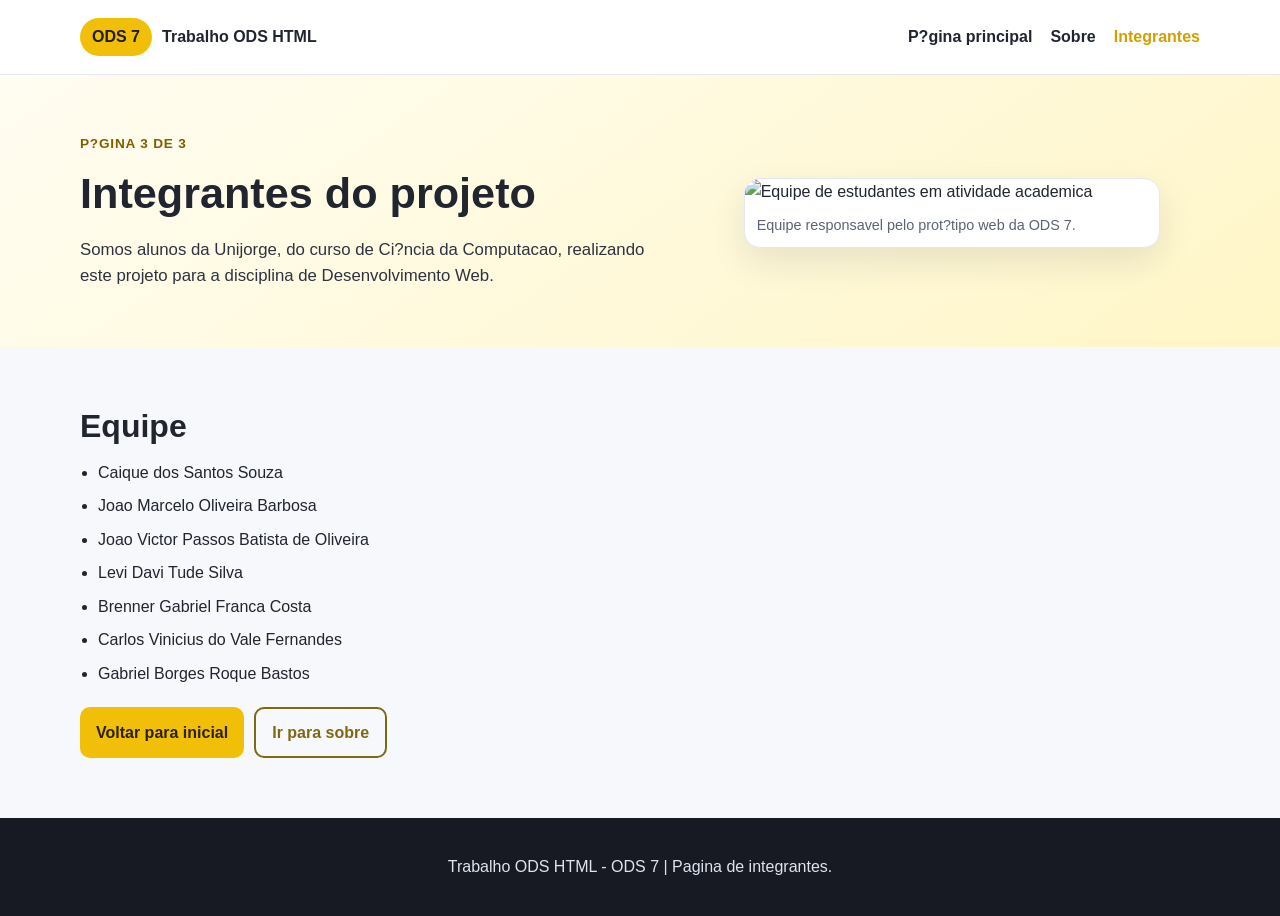
==== integrantes.html @ bdae47d4 "Revisa ortografia e atualiza fotos reais com local e ano" ====
<!doctype html>
<html lang="pt-BR">
<head>
  <meta charset="UTF-8" />
  <meta name="viewport" content="width=device-width, initial-scale=1.0" />
  <title>Integrantes - Trabalho ODS HTML</title>
  <meta name="description" content="Pagina dos integrantes do projeto ODS 7." />
  <link rel="stylesheet" href="style.css" />
  <script src="script.js" defer></script>
</head>
<body>
  <a class="skip-link" href="#conteudo">Pular para o conteudo</a>

  <header class="site-header" id="topo">
    <div class="container nav-wrap">
      <a class="brand" href="index.html">
        <span class="brand-badge">ODS 7</span>
        <span class="brand-text">Trabalho ODS HTML</span>
      </a>

      <button class="nav-toggle" id="nav-toggle" aria-controls="site-nav" aria-expanded="false">
        <span class="sr-only">Abrir menu</span>
        <span></span><span></span><span></span>
      </button>

      <nav class="site-nav" id="site-nav" aria-label="Menu principal">
        <ul>
          <li><a href="index.html">P?gina principal</a></li>
          <li><a href="sobre.html">Sobre</a></li>
          <li><a class="is-active" href="integrantes.html">Integrantes</a></li>
        </ul>
      </nav>
    </div>
  </header>

  <main id="conteudo">
    <section class="hero reveal page-hero">
      <div class="container hero-grid">
        <div>
          <p class="eyebrow">P?gina 3 de 3</p>
          <h1>Integrantes do projeto</h1>
          <p class="hero-text">
            Somos alunos da Unijorge, do curso de Ci?ncia da Computacao, realizando este projeto para a disciplina de Desenvolvimento Web.
          </p>
        </div>
        <figure class="hero-image">
          <img src="https://images.unsplash.com/photo-1523240795612-9a054b0db644?auto=format&fit=crop&w=1200&q=80" alt="Equipe de estudantes em atividade academica" />
          <figcaption>Equipe responsavel pelo prot?tipo web da ODS 7.</figcaption>
        </figure>
      </div>
    </section>

    <section class="section reveal">
      <div class="container">
        <h2>Equipe</h2>
        <ul class="members">
          <li>Caique dos Santos Souza</li>
          <li>Joao Marcelo Oliveira Barbosa</li>
          <li>Joao Victor Passos Batista de Oliveira</li>
          <li>Levi Davi Tude Silva</li>
          <li>Brenner Gabriel Franca Costa</li>
          <li>Carlos Vinicius do Vale Fernandes</li>
          <li>Gabriel Borges Roque Bastos</li>
        </ul>
        <div class="hero-actions">
          <a class="btn btn-primary" href="index.html">Voltar para inicial</a>
          <a class="btn btn-outline" href="sobre.html">Ir para sobre</a>
        </div>
      </div>
    </section>
  </main>

  <footer class="site-footer">
    <div class="container">
      <p>Trabalho ODS HTML - ODS 7 | Pagina de integrantes.</p>
    </div>
  </footer>

  <button id="to-top" class="to-top" aria-label="Voltar ao topo">?</button>
</body>
</html>
---- style.css ----
:root {
  --bg: #f7f8fb;
  --surface: #ffffff;
  --surface-alt: #fff8db;
  --text: #20252f;
  --muted: #5a6475;
  --accent: #f2bf08;
  --accent-dark: #d19f00;
  --border: #e5e8f0;
  --shadow: 0 14px 36px rgba(15, 27, 58, 0.1);
}

* {
  box-sizing: border-box;
}

html {
  scroll-behavior: smooth;
}

body {
  margin: 0;
  font-family: "Segoe UI", Tahoma, Geneva, Verdana, sans-serif;
  color: var(--text);
  background: var(--bg);
  line-height: 1.6;
}

img {
  max-width: 100%;
  display: block;
}

.container {
  width: min(1120px, 92%);
  margin: 0 auto;
}

.skip-link {
  position: absolute;
  left: -999px;
  top: 12px;
  background: #000;
  color: #fff;
  padding: 10px 14px;
  border-radius: 8px;
  z-index: 9999;
}

.skip-link:focus {
  left: 12px;
}

.site-header {
  position: sticky;
  top: 0;
  z-index: 1000;
  background: rgba(255, 255, 255, 0.96);
  backdrop-filter: blur(8px);
  border-bottom: 1px solid var(--border);
}

.nav-wrap {
  display: flex;
  align-items: center;
  justify-content: space-between;
  min-height: 74px;
  gap: 12px;
}

.brand {
  text-decoration: none;
  color: inherit;
  display: flex;
  align-items: center;
  gap: 10px;
}

.brand-badge {
  background: var(--accent);
  color: #1e1e1e;
  font-weight: 800;
  border-radius: 999px;
  padding: 6px 12px;
}

.brand-text {
  font-weight: 700;
}

.site-nav ul {
  display: flex;
  list-style: none;
  padding: 0;
  margin: 0;
  gap: 18px;
}

.site-nav a {
  text-decoration: none;
  color: var(--text);
  font-weight: 600;
  transition: color 120ms ease;
}

.site-nav a.is-active,
.site-nav a[aria-current="page"] {
  color: var(--accent-dark);
}

.site-nav a:hover,
.site-nav a:focus {
  color: var(--accent-dark);
}

.nav-toggle {
  display: none;
  border: 1px solid var(--border);
  background: #fff;
  border-radius: 10px;
  width: 46px;
  height: 42px;
  cursor: pointer;
}

.nav-toggle span {
  display: block;
  width: 22px;
  height: 2px;
  margin: 4px auto;
  background: #2b3140;
}

.sr-only {
  position: absolute;
  width: 1px;
  height: 1px;
  padding: 0;
  margin: -1px;
  overflow: hidden;
  clip: rect(0, 0, 0, 0);
  white-space: nowrap;
  border: 0;
}

.hero {
  padding: 56px 0 40px;
  background: linear-gradient(145deg, #fffdf2, #fff6c7);
}

.page-hero {
  padding-top: 44px;
}

.hero-grid {
  display: grid;
  grid-template-columns: 1.2fr 1fr;
  gap: 28px;
  align-items: center;
}

.eyebrow {
  font-size: 0.85rem;
  font-weight: 800;
  letter-spacing: 0.8px;
  text-transform: uppercase;
  color: #805f00;
}

h1,
h2,
h3 {
  margin: 0 0 12px;
  line-height: 1.2;
}

h1 {
  font-size: clamp(1.8rem, 4vw, 2.7rem);
}

h2 {
  font-size: clamp(1.4rem, 2.8vw, 2rem);
}

.hero-text {
  color: #2d3340;
  font-size: 1.05rem;
  max-width: 65ch;
}

.hero-actions {
  margin-top: 20px;
  display: flex;
  flex-wrap: wrap;
  gap: 10px;
}

.btn {
  display: inline-flex;
  align-items: center;
  justify-content: center;
  text-decoration: none;
  font-weight: 700;
  border-radius: 10px;
  padding: 11px 16px;
}

.btn-primary {
  background: var(--accent);
  color: #2b2200;
}

.btn-primary:hover,
.btn-primary:focus {
  background: var(--accent-dark);
}

.btn-outline {
  border: 2px solid #7e6912;
  color: #7e6912;
}

.btn-outline:hover,
.btn-outline:focus {
  background: rgba(126, 105, 18, 0.08);
}

.hero-image {
  background: #fff;
  border: 1px solid var(--border);
  border-radius: 16px;
  overflow: hidden;
  box-shadow: var(--shadow);
}

.hero-image figcaption {
  padding: 10px 12px;
  font-size: 0.9rem;
  color: var(--muted);
}

.section {
  padding: 60px 0;
}

.section-intro {
  margin: 0 0 18px;
  color: var(--muted);
  max-width: 75ch;
}

.section-alt {
  background: var(--surface-alt);
}

.cards {
  display: grid;
  gap: 14px;
}

.cards.two {
  grid-template-columns: repeat(2, minmax(0, 1fr));
}

.cards.three {
  grid-template-columns: repeat(3, minmax(0, 1fr));
}

.energy-grid {
  grid-template-columns: repeat(5, minmax(0, 1fr));
}

.energy-tabs {
  margin-bottom: 16px;
}

.energy-tab {
  border: 1px solid var(--border);
  background: #fff;
  width: 100%;
  text-align: left;
  cursor: pointer;
  transition: transform 120ms ease, border-color 120ms ease, box-shadow 120ms ease;
}

.energy-tab:hover,
.energy-tab:focus {
  border-color: #c9d2e5;
  transform: translateY(-2px);
}

.energy-tab.is-active {
  border-color: #e6b200;
  background: #fff9df;
  box-shadow: 0 12px 24px rgba(15, 27, 58, 0.12);
}

.energy-tab-title {
  display: block;
  font-size: 1.05rem;
  font-weight: 800;
  margin-bottom: 2px;
}

.energy-tab-desc {
  display: block;
  color: var(--muted);
  font-size: 0.95rem;
}

.energy-panels {
  padding: 20px;
}

.energy-panel {
  display: none;
}

.energy-panel.is-active {
  display: block;
  animation: energyFade 180ms ease;
}

.energy-panel h3 {
  margin-bottom: 10px;
}

.energy-panel p {
  margin: 0 0 10px;
  color: var(--muted);
}

.energy-points {
  margin: 0 0 14px;
  padding-left: 18px;
}

.energy-points li {
  margin-bottom: 6px;
}

.energy-gallery {
  margin-top: 12px;
  display: grid;
  grid-template-columns: repeat(2, minmax(0, 1fr));
  gap: 12px;
}

.energy-gallery figure {
  margin: 0;
  border: 1px solid var(--border);
  border-radius: 12px;
  overflow: hidden;
  background: #fff;
}

.energy-gallery figcaption {
  padding: 8px 10px;
  color: var(--muted);
  font-size: 0.88rem;
}

.card {
  background: var(--surface);
  border: 1px solid var(--border);
  border-radius: 14px;
  padding: 16px;
  box-shadow: 0 8px 18px rgba(16, 27, 52, 0.06);
}

.card p {
  margin: 0;
  color: var(--muted);
}

.check-list,
.tips,
.members {
  margin: 14px 0 0;
  padding-left: 18px;
}

.check-list li,
.tips li,
.members li {
  margin-bottom: 8px;
}

.gallery {
  display: grid;
  grid-template-columns: repeat(3, minmax(0, 1fr));
  gap: 14px;
}

.gallery figure {
  margin: 0;
  border: 1px solid var(--border);
  border-radius: 14px;
  overflow: hidden;
  background: #fff;
}

.gallery figcaption {
  padding: 10px;
  font-size: 0.9rem;
  color: var(--muted);
}

.contact-form {
  padding: 20px;
}

.form-grid {
  display: grid;
  grid-template-columns: repeat(2, minmax(0, 1fr));
  gap: 12px;
}

.form-field {
  margin-bottom: 12px;
}

.form-field label {
  display: block;
  margin-bottom: 6px;
  font-weight: 700;
}

.form-field input,
.form-field select,
.form-field textarea {
  width: 100%;
  border: 1px solid var(--border);
  border-radius: 10px;
  padding: 10px 12px;
  font: inherit;
  color: var(--text);
  background: #fff;
}

.form-field input:focus,
.form-field select:focus,
.form-field textarea:focus {
  outline: 2px solid rgba(242, 191, 8, 0.5);
  outline-offset: 1px;
}

.form-note {
  margin: 12px 0 0;
  font-weight: 600;
  color: #1f5e2e;
}

.site-footer {
  background: #171a22;
  color: #dde3ef;
  padding: 20px 0;
  text-align: center;
}

.to-top {
  position: fixed;
  right: 16px;
  bottom: 16px;
  border: none;
  width: 44px;
  height: 44px;
  border-radius: 999px;
  background: var(--accent);
  color: #2b2200;
  font-size: 1.2rem;
  font-weight: 800;
  cursor: pointer;
  opacity: 0;
  transform: translateY(10px);
  pointer-events: none;
  transition: opacity 160ms ease, transform 160ms ease;
}

.to-top.visible {
  opacity: 1;
  transform: translateY(0);
  pointer-events: auto;
}

.reveal {
  opacity: 0;
  transform: translateY(20px);
  transition: opacity 500ms ease, transform 500ms ease;
}

.reveal.is-visible {
  opacity: 1;
  transform: translateY(0);
}

@keyframes energyFade {
  from {
    opacity: 0;
    transform: translateY(6px);
  }
  to {
    opacity: 1;
    transform: translateY(0);
  }
}

@media (max-width: 980px) {
  .hero-grid,
  .cards.two,
  .cards.three,
  .form-grid,
  .energy-grid,
  .energy-gallery,
  .gallery {
    grid-template-columns: 1fr 1fr;
  }
}

@media (max-width: 760px) {
  .nav-toggle {
    display: block;
  }

  .site-nav {
    position: absolute;
    top: 74px;
    left: 0;
    right: 0;
    background: #fff;
    border-bottom: 1px solid var(--border);
    max-height: 0;
    overflow: hidden;
    transition: max-height 180ms ease;
  }

  .site-nav ul {
    flex-direction: column;
    gap: 0;
    padding: 8px 0;
  }

  .site-nav a {
    display: block;
    padding: 10px 4%;
  }

  .site-nav.open {
    max-height: 340px;
  }

  .hero-grid,
  .cards.two,
  .cards.three,
  .form-grid,
  .energy-grid,
  .energy-gallery,
  .gallery {
    grid-template-columns: 1fr;
  }
}
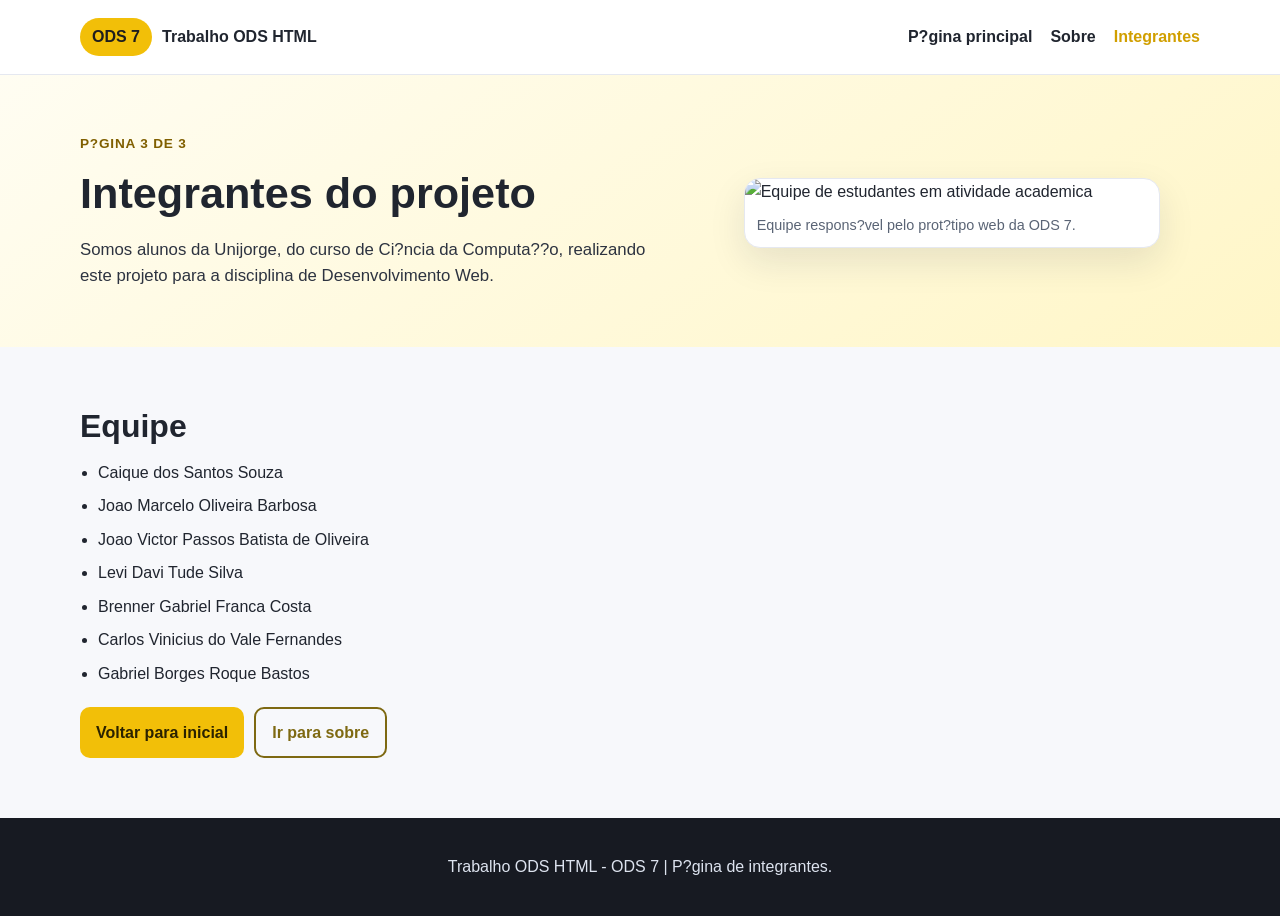
==== commit 46225b9d: "Corrige ortografia/encoding e padroniza menu com 3 páginas" ====
--- a/integrantes.html
+++ b/integrantes.html
@@ -4,12 +4,12 @@
   <meta charset="UTF-8" />
   <meta name="viewport" content="width=device-width, initial-scale=1.0" />
   <title>Integrantes - Trabalho ODS HTML</title>
-  <meta name="description" content="Pagina dos integrantes do projeto ODS 7." />
+  <meta name="description" content="P?gina dos integrantes do projeto ODS 7." />
   <link rel="stylesheet" href="style.css" />
   <script src="script.js" defer></script>
 </head>
 <body>
-  <a class="skip-link" href="#conteudo">Pular para o conteudo</a>
+  <a class="skip-link" href="#conteudo">Pular para o conte?do</a>
 
   <header class="site-header" id="topo">
     <div class="container nav-wrap">
@@ -40,12 +40,12 @@
           <p class="eyebrow">P?gina 3 de 3</p>
           <h1>Integrantes do projeto</h1>
           <p class="hero-text">
-            Somos alunos da Unijorge, do curso de Ci?ncia da Computacao, realizando este projeto para a disciplina de Desenvolvimento Web.
+            Somos alunos da Unijorge, do curso de Ci?ncia da Computa??o, realizando este projeto para a disciplina de Desenvolvimento Web.
           </p>
         </div>
         <figure class="hero-image">
           <img src="https://images.unsplash.com/photo-1523240795612-9a054b0db644?auto=format&fit=crop&w=1200&q=80" alt="Equipe de estudantes em atividade academica" />
-          <figcaption>Equipe responsavel pelo prot?tipo web da ODS 7.</figcaption>
+          <figcaption>Equipe respons?vel pelo prot?tipo web da ODS 7.</figcaption>
         </figure>
       </div>
     </section>
@@ -72,7 +72,7 @@
 
   <footer class="site-footer">
     <div class="container">
-      <p>Trabalho ODS HTML - ODS 7 | Pagina de integrantes.</p>
+      <p>Trabalho ODS HTML - ODS 7 | P?gina de integrantes.</p>
     </div>
   </footer>
 
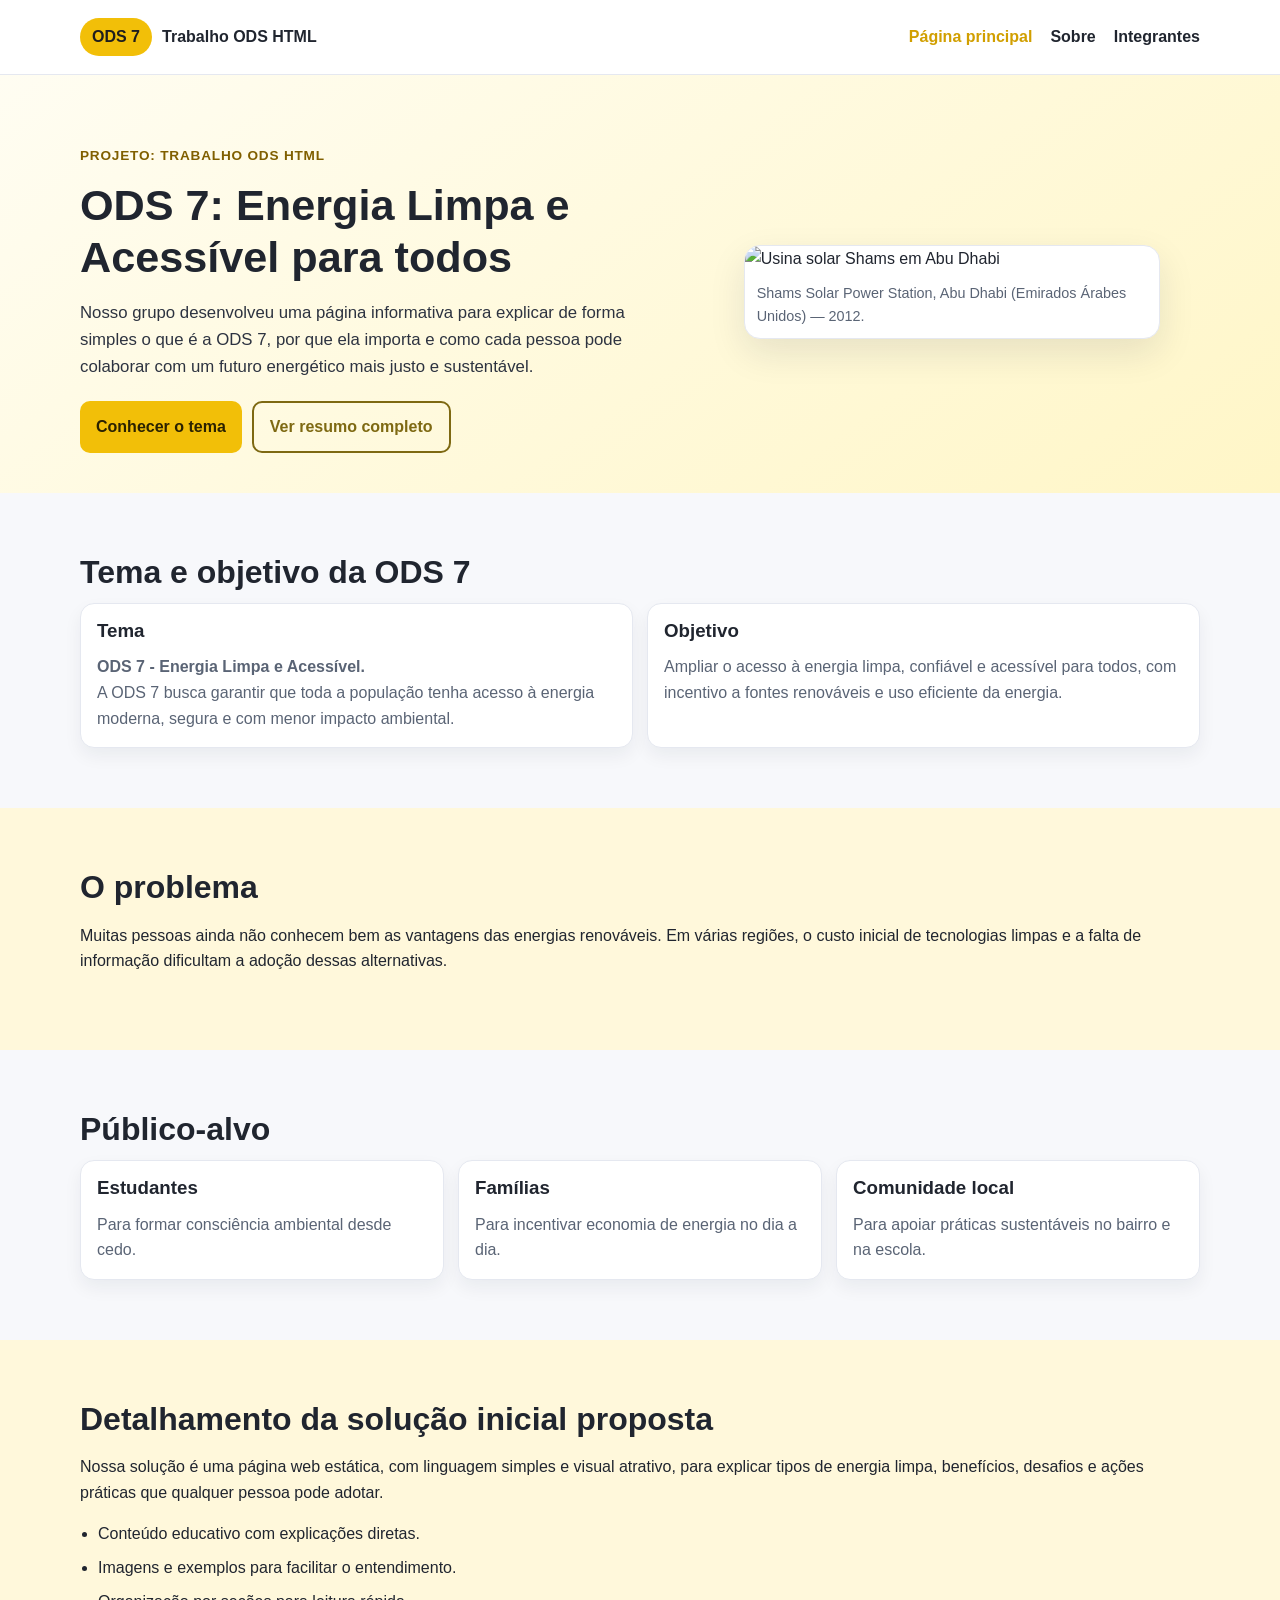
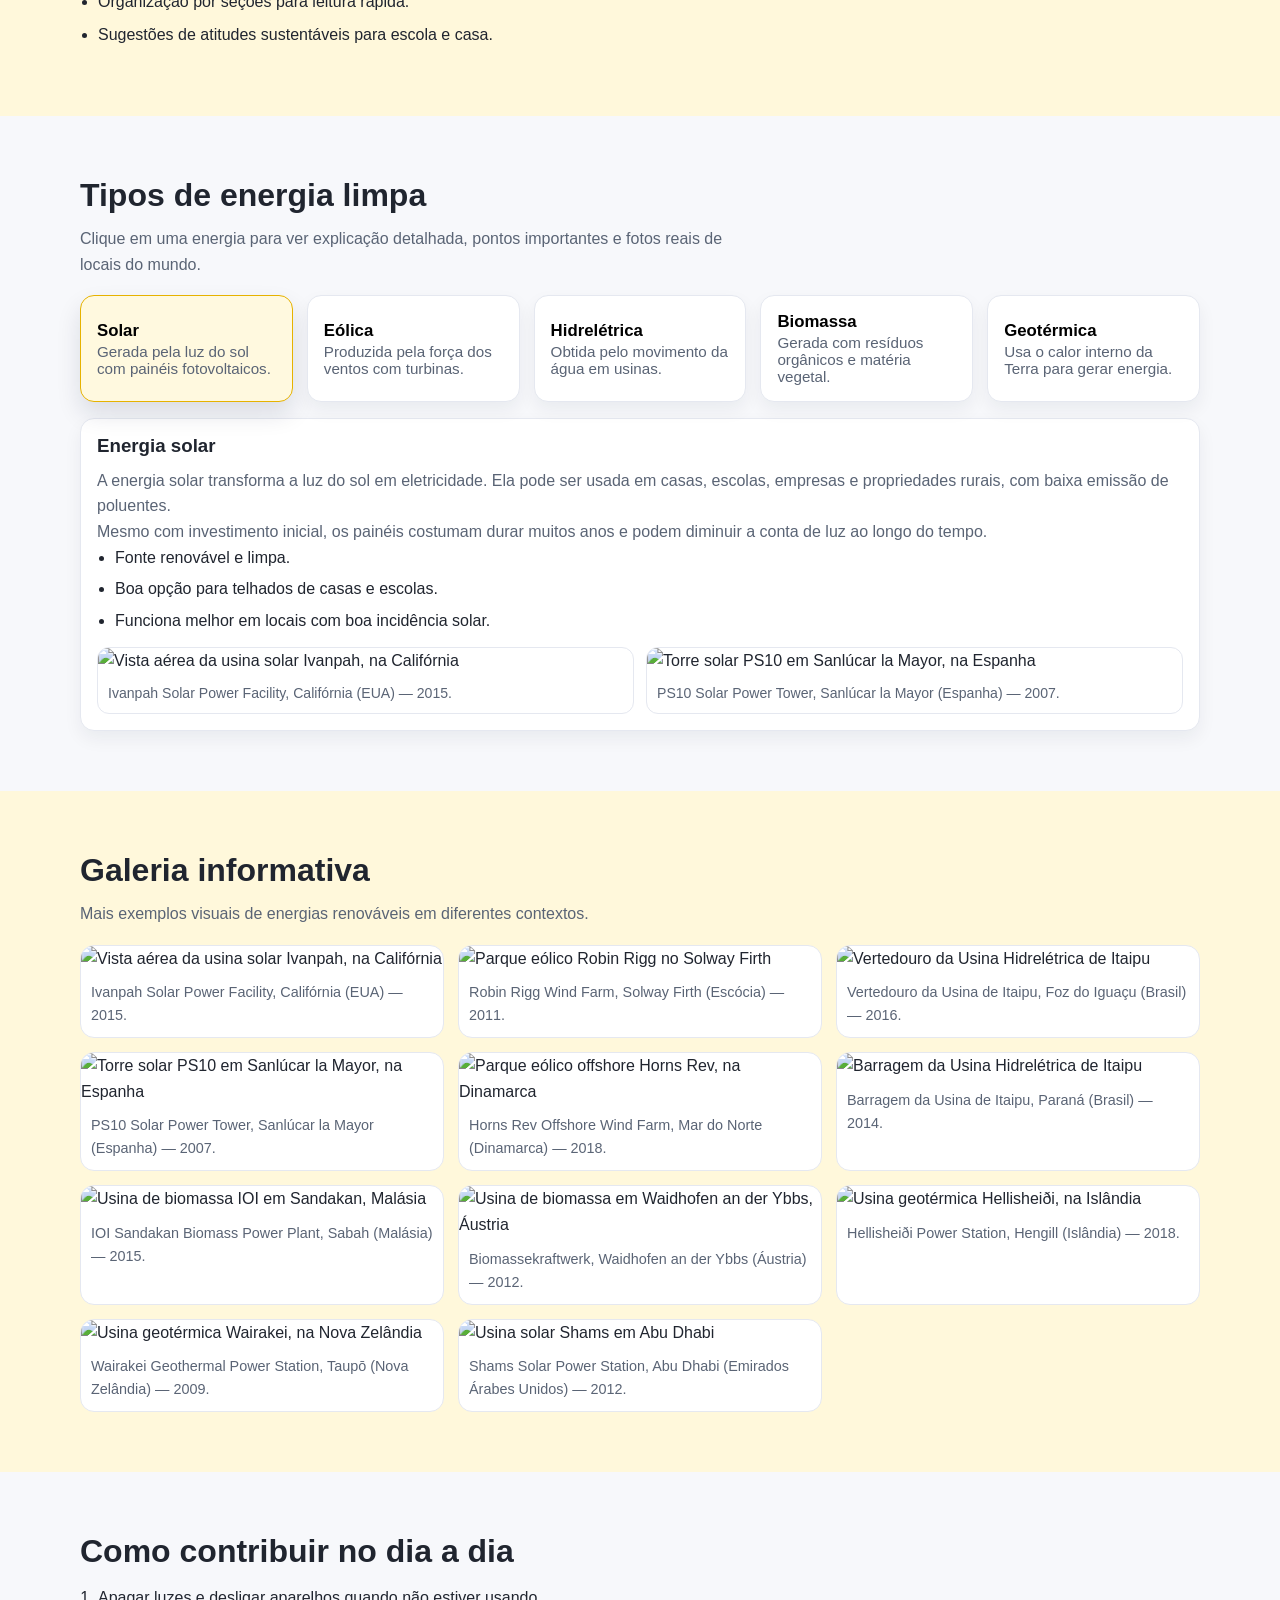
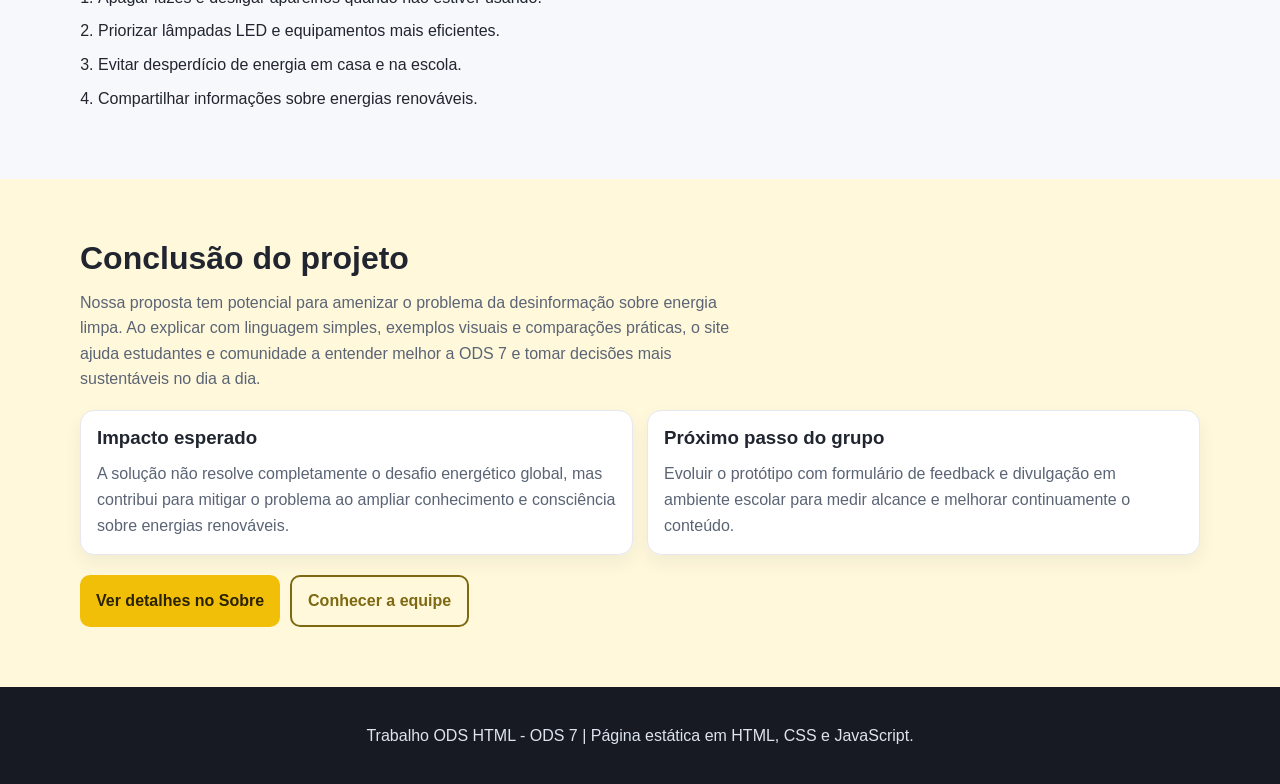
==== commit e75c2fd6: "update integrantes.html Updated the title and description meta tags, improved accessibility with a s" ====
--- a/integrantes.html
+++ b/integrantes.html
@@ -3,13 +3,16 @@
 <head>
   <meta charset="UTF-8" />
   <meta name="viewport" content="width=device-width, initial-scale=1.0" />
-  <title>Integrantes - Trabalho ODS HTML</title>
-  <meta name="description" content="P?gina dos integrantes do projeto ODS 7." />
+  <title>Trabalho ODS HTML - ODS 7</title>
+  <meta
+    name="description"
+    content="Página estática educativa sobre a ODS 7 da ONU: Energia Limpa e Acessível."
+  />
   <link rel="stylesheet" href="style.css" />
   <script src="script.js" defer></script>
 </head>
 <body>
-  <a class="skip-link" href="#conteudo">Pular para o conte?do</a>
+  <a class="skip-link" href="#conteudo">Pular para o conteúdo</a>
 
   <header class="site-header" id="topo">
     <div class="container nav-wrap">
@@ -20,51 +23,365 @@
 
       <button class="nav-toggle" id="nav-toggle" aria-controls="site-nav" aria-expanded="false">
         <span class="sr-only">Abrir menu</span>
-        <span></span><span></span><span></span>
+        <span></span>
+        <span></span>
+        <span></span>
       </button>
 
       <nav class="site-nav" id="site-nav" aria-label="Menu principal">
         <ul>
-          <li><a href="index.html">P?gina principal</a></li>
+          <li><a class="is-active" href="index.html">Página principal</a></li>
           <li><a href="sobre.html">Sobre</a></li>
-          <li><a class="is-active" href="integrantes.html">Integrantes</a></li>
+          <li><a href="integrantes.html">Integrantes</a></li>
         </ul>
       </nav>
     </div>
   </header>
 
   <main id="conteudo">
-    <section class="hero reveal page-hero">
+    <section class="hero reveal">
       <div class="container hero-grid">
         <div>
-          <p class="eyebrow">P?gina 3 de 3</p>
-          <h1>Integrantes do projeto</h1>
+          <p class="eyebrow">Projeto: Trabalho ODS HTML</p>
+          <h1>ODS 7: Energia Limpa e Acessível para todos</h1>
           <p class="hero-text">
-            Somos alunos da Unijorge, do curso de Ci?ncia da Computa??o, realizando este projeto para a disciplina de Desenvolvimento Web.
+            Nosso grupo desenvolveu uma página informativa para explicar de forma simples o que é a ODS 7,
+            por que ela importa e como cada pessoa pode colaborar com um futuro energético mais justo e sustentável.
           </p>
+          <div class="hero-actions">
+            <a class="btn btn-primary" href="#sobre">Conhecer o tema</a>
+            <a class="btn btn-outline" href="sobre.html">Ver resumo completo</a>
+          </div>
         </div>
         <figure class="hero-image">
-          <img src="https://images.unsplash.com/photo-1523240795612-9a054b0db644?auto=format&fit=crop&w=1200&q=80" alt="Equipe de estudantes em atividade academica" />
-          <figcaption>Equipe respons?vel pelo prot?tipo web da ODS 7.</figcaption>
+          <img
+            src="https://upload.wikimedia.org/wikipedia/commons/b/b9/Shams_solar_power_plant.jpg"
+            alt="Usina solar Shams em Abu Dhabi"
+          />
+          <figcaption>Shams Solar Power Station, Abu Dhabi (Emirados Árabes Unidos) — 2012.</figcaption>
         </figure>
       </div>
     </section>
 
-    <section class="section reveal">
-      <div class="container">
-        <h2>Equipe</h2>
-        <ul class="members">
-          <li>Caique dos Santos Souza</li>
-          <li>Joao Marcelo Oliveira Barbosa</li>
-          <li>Joao Victor Passos Batista de Oliveira</li>
-          <li>Levi Davi Tude Silva</li>
-          <li>Brenner Gabriel Franca Costa</li>
-          <li>Carlos Vinicius do Vale Fernandes</li>
-          <li>Gabriel Borges Roque Bastos</li>
+    <section class="section reveal" id="sobre">
+      <div class="container">
+        <h2>Tema e objetivo da ODS 7</h2>
+        <div class="cards two">
+          <article class="card">
+            <h3>Tema</h3>
+            <p><strong>ODS 7 - Energia Limpa e Acessível.</strong></p>
+            <p>
+              A ODS 7 busca garantir que toda a população tenha acesso à energia moderna, segura e com menor
+              impacto ambiental.
+            </p>
+          </article>
+          <article class="card">
+            <h3>Objetivo</h3>
+            <p>
+              Ampliar o acesso à energia limpa, confiável e acessível para todos, com incentivo a fontes
+              renováveis e uso eficiente da energia.
+            </p>
+          </article>
+        </div>
+      </div>
+    </section>
+
+    <section class="section section-alt reveal" id="problema">
+      <div class="container">
+        <h2>O problema</h2>
+        <p>
+          Muitas pessoas ainda não conhecem bem as vantagens das energias renováveis. Em várias regiões, o custo
+          inicial de tecnologias limpas e a falta de informação dificultam a adoção dessas alternativas.
+        </p>
+      </div>
+    </section>
+
+    <section class="section reveal" id="publico">
+      <div class="container">
+        <h2>Público-alvo</h2>
+        <div class="cards three">
+          <article class="card"><h3>Estudantes</h3><p>Para formar consciência ambiental desde cedo.</p></article>
+          <article class="card"><h3>Famílias</h3><p>Para incentivar economia de energia no dia a dia.</p></article>
+          <article class="card"><h3>Comunidade local</h3><p>Para apoiar práticas sustentáveis no bairro e na escola.</p></article>
+        </div>
+      </div>
+    </section>
+
+    <section class="section section-alt reveal" id="solucao">
+      <div class="container">
+        <h2>Detalhamento da solução inicial proposta</h2>
+        <p>
+          Nossa solução é uma página web estática, com linguagem simples e visual atrativo, para explicar tipos de
+          energia limpa, benefícios, desafios e ações práticas que qualquer pessoa pode adotar.
+        </p>
+        <ul class="check-list">
+          <li>Conteúdo educativo com explicações diretas.</li>
+          <li>Imagens e exemplos para facilitar o entendimento.</li>
+          <li>Organização por seções para leitura rápida.</li>
+          <li>Sugestões de atitudes sustentáveis para escola e casa.</li>
         </ul>
+      </div>
+    </section>
+
+    <section class="section reveal" id="energias">
+      <div class="container">
+        <h2>Tipos de energia limpa</h2>
+        <p class="section-intro">
+          Clique em uma energia para ver explicação detalhada, pontos importantes e fotos reais de locais do mundo.
+        </p>
+
+        <div class="cards energy-grid energy-tabs" role="tablist" aria-label="Tipos de energia limpa">
+          <button class="energy-tab card is-active" id="tab-solar" role="tab" aria-selected="true" aria-controls="painel-solar" data-energy-target="solar" type="button">
+            <span class="energy-tab-title">Solar</span>
+            <span class="energy-tab-desc">Gerada pela luz do sol com painéis fotovoltaicos.</span>
+          </button>
+          <button class="energy-tab card" id="tab-eolica" role="tab" aria-selected="false" aria-controls="painel-eolica" data-energy-target="eolica" type="button">
+            <span class="energy-tab-title">Eólica</span>
+            <span class="energy-tab-desc">Produzida pela força dos ventos com turbinas.</span>
+          </button>
+          <button class="energy-tab card" id="tab-hidreletrica" role="tab" aria-selected="false" aria-controls="painel-hidreletrica" data-energy-target="hidreletrica" type="button">
+            <span class="energy-tab-title">Hidrelétrica</span>
+            <span class="energy-tab-desc">Obtida pelo movimento da água em usinas.</span>
+          </button>
+          <button class="energy-tab card" id="tab-biomassa" role="tab" aria-selected="false" aria-controls="painel-biomassa" data-energy-target="biomassa" type="button">
+            <span class="energy-tab-title">Biomassa</span>
+            <span class="energy-tab-desc">Gerada com resíduos orgânicos e matéria vegetal.</span>
+          </button>
+          <button class="energy-tab card" id="tab-geotermica" role="tab" aria-selected="false" aria-controls="painel-geotermica" data-energy-target="geotermica" type="button">
+            <span class="energy-tab-title">Geotérmica</span>
+            <span class="energy-tab-desc">Usa o calor interno da Terra para gerar energia.</span>
+          </button>
+        </div>
+
+        <div class="energy-panels card">
+          <article class="energy-panel is-active" id="painel-solar" role="tabpanel" aria-labelledby="tab-solar" data-energy-panel="solar">
+            <h3>Energia solar</h3>
+            <p>
+              A energia solar transforma a luz do sol em eletricidade. Ela pode ser usada em casas, escolas, empresas
+              e propriedades rurais, com baixa emissão de poluentes.
+            </p>
+            <p>
+              Mesmo com investimento inicial, os painéis costumam durar muitos anos e podem diminuir a conta de luz ao
+              longo do tempo.
+            </p>
+            <ul class="energy-points">
+              <li>Fonte renovável e limpa.</li>
+              <li>Boa opção para telhados de casas e escolas.</li>
+              <li>Funciona melhor em locais com boa incidência solar.</li>
+            </ul>
+            <div class="energy-gallery">
+              <figure>
+                <img src="https://upload.wikimedia.org/wikipedia/commons/f/fd/Ivanpah_Solar_Power_Facility_from_the_air_2015.jpg" alt="Vista aérea da usina solar Ivanpah, na Califórnia" />
+                <figcaption>Ivanpah Solar Power Facility, Califórnia (EUA) — 2015.</figcaption>
+              </figure>
+              <figure>
+                <img src="https://upload.wikimedia.org/wikipedia/commons/e/eb/PS10_solar_power_tower.jpg" alt="Torre solar PS10 em Sanlúcar la Mayor, na Espanha" />
+                <figcaption>PS10 Solar Power Tower, Sanlúcar la Mayor (Espanha) — 2007.</figcaption>
+              </figure>
+            </div>
+          </article>
+
+          <article class="energy-panel" id="painel-eolica" role="tabpanel" aria-labelledby="tab-eolica" data-energy-panel="eolica" hidden>
+            <h3>Energia eólica</h3>
+            <p>
+              A energia eólica é produzida quando o vento gira as pás das turbinas. Esse movimento aciona geradores e
+              produz eletricidade para cidades e indústrias.
+            </p>
+            <p>
+              É uma fonte renovável importante para reduzir o uso de combustíveis fósseis e diminuir a poluição.
+            </p>
+            <ul class="energy-points">
+              <li>Aproveita um recurso natural abundante: o vento.</li>
+              <li>Tem baixa emissão de gases de efeito estufa.</li>
+              <li>Requer planejamento para localização dos parques.</li>
+            </ul>
+            <div class="energy-gallery">
+              <figure>
+                <img src="https://upload.wikimedia.org/wikipedia/commons/3/33/Robin_Rigg_Wind_Farm_%28geograph_2583753%29.jpg" alt="Parque eólico Robin Rigg no Solway Firth" />
+                <figcaption>Robin Rigg Wind Farm, Solway Firth (Escócia) — 2011.</figcaption>
+              </figure>
+              <figure>
+                <img src="https://upload.wikimedia.org/wikipedia/commons/a/a9/Offshore_wind_farm_with_sand_bank_%22Horns_Rev%22%2C_Denmark.jpg" alt="Parque eólico offshore Horns Rev, na Dinamarca" />
+                <figcaption>Horns Rev Offshore Wind Farm, Mar do Norte (Dinamarca) — 2018.</figcaption>
+              </figure>
+            </div>
+          </article>
+
+          <article class="energy-panel" id="painel-hidreletrica" role="tabpanel" aria-labelledby="tab-hidreletrica" data-energy-panel="hidreletrica" hidden>
+            <h3>Energia hidrelétrica</h3>
+            <p>
+              A energia hidrelétrica usa a força da água para girar turbinas e gerar eletricidade. No Brasil, essa
+              fonte tem papel importante no abastecimento de energia.
+            </p>
+            <p>
+              Apesar de renovável, obras hidrelétricas precisam de estudos ambientais para reduzir impactos em rios,
+              fauna e comunidades.
+            </p>
+            <ul class="energy-points">
+              <li>Grande capacidade de geração para o sistema elétrico.</li>
+              <li>Aproveita o fluxo de rios e reservatórios.</li>
+              <li>Exige monitoramento ambiental constante.</li>
+            </ul>
+            <div class="energy-gallery">
+              <figure>
+                <img src="https://upload.wikimedia.org/wikipedia/commons/f/f7/Itaipu_Dam_Spillway.jpg" alt="Vertedouro da Usina Hidrelétrica de Itaipu" />
+                <figcaption>Vertedouro da Usina de Itaipu, Foz do Iguaçu (Brasil) — 2016.</figcaption>
+              </figure>
+              <figure>
+                <img src="https://upload.wikimedia.org/wikipedia/commons/b/b6/Barragem_de_itaipu.jpg" alt="Barragem da Usina Hidrelétrica de Itaipu" />
+                <figcaption>Barragem da Usina de Itaipu, Paraná (Brasil) — 2014.</figcaption>
+              </figure>
+            </div>
+          </article>
+
+          <article class="energy-panel" id="painel-biomassa" role="tabpanel" aria-labelledby="tab-biomassa" data-energy-panel="biomassa" hidden>
+            <h3>Energia de biomassa</h3>
+            <p>
+              A biomassa usa resíduos orgânicos, como restos de madeira, bagaço de cana e resíduos agrícolas, para
+              produzir calor, eletricidade ou biocombustíveis.
+            </p>
+            <p>
+              Ela ajuda a aproveitar materiais que seriam descartados, podendo gerar energia perto do local de
+              produção desses resíduos.
+            </p>
+            <ul class="energy-points">
+              <li>Transforma resíduos em fonte energética útil.</li>
+              <li>Pode fortalecer economia local e rural.</li>
+              <li>Precisa de controle de emissão e manejo adequado.</li>
+            </ul>
+            <div class="energy-gallery">
+              <figure>
+                <img src="https://upload.wikimedia.org/wikipedia/commons/b/b1/Sandakan_Sabah_IOI-Sandakan-Biomass-Power-Plant-02.jpg" alt="Usina de biomassa IOI em Sandakan, Malásia" />
+                <figcaption>IOI Sandakan Biomass Power Plant, Sabah (Malásia) — 2015.</figcaption>
+              </figure>
+              <figure>
+                <img src="https://upload.wikimedia.org/wikipedia/commons/6/66/Waidhofen_an_der_Ybbs_-_Biomassekraftwerk.jpg" alt="Usina de biomassa em Waidhofen an der Ybbs, Áustria" />
+                <figcaption>Biomassekraftwerk, Waidhofen an der Ybbs (Áustria) — 2012.</figcaption>
+              </figure>
+            </div>
+          </article>
+
+          <article class="energy-panel" id="painel-geotermica" role="tabpanel" aria-labelledby="tab-geotermica" data-energy-panel="geotermica" hidden>
+            <h3>Energia geotérmica</h3>
+            <p>
+              A energia geotérmica aproveita o calor interno da Terra para aquecimento e produção de eletricidade.
+              Essa fonte pode funcionar de forma constante em regiões com potencial geotérmico.
+            </p>
+            <p>
+              É pouco comum no Brasil, mas é bastante estudada no mundo por ser uma opção limpa e estável.
+            </p>
+            <ul class="energy-points">
+              <li>Baixa emissão de carbono na operação.</li>
+              <li>Geração contínua em áreas adequadas.</li>
+              <li>Depende de condições geológicas específicas.</li>
+            </ul>
+            <div class="energy-gallery">
+              <figure>
+                <img src="https://upload.wikimedia.org/wikipedia/commons/a/af/Hellisheidi_Geothermal_Power_Station.jpg" alt="Usina geotérmica Hellisheiði, na Islândia" />
+                <figcaption>Hellisheiði Power Station, Hengill (Islândia) — 2018.</figcaption>
+              </figure>
+              <figure>
+                <img src="https://upload.wikimedia.org/wikipedia/commons/8/8b/Wairakei_Geothermal_Power_Station-5838.jpg" alt="Usina geotérmica Wairakei, na Nova Zelândia" />
+                <figcaption>Wairakei Geothermal Power Station, Taupō (Nova Zelândia) — 2009.</figcaption>
+              </figure>
+            </div>
+          </article>
+        </div>
+      </div>
+    </section>
+
+    <section class="section section-alt reveal" id="galeria">
+      <div class="container">
+        <h2>Galeria informativa</h2>
+        <p class="section-intro">Mais exemplos visuais de energias renováveis em diferentes contextos.</p>
+        <div class="gallery">
+          <figure>
+            <img src="https://upload.wikimedia.org/wikipedia/commons/f/fd/Ivanpah_Solar_Power_Facility_from_the_air_2015.jpg" alt="Vista aérea da usina solar Ivanpah, na Califórnia" />
+            <figcaption>Ivanpah Solar Power Facility, Califórnia (EUA) — 2015.</figcaption>
+          </figure>
+          <figure>
+            <img src="https://upload.wikimedia.org/wikipedia/commons/3/33/Robin_Rigg_Wind_Farm_%28geograph_2583753%29.jpg" alt="Parque eólico Robin Rigg no Solway Firth" />
+            <figcaption>Robin Rigg Wind Farm, Solway Firth (Escócia) — 2011.</figcaption>
+          </figure>
+          <figure>
+            <img src="https://upload.wikimedia.org/wikipedia/commons/f/f7/Itaipu_Dam_Spillway.jpg" alt="Vertedouro da Usina Hidrelétrica de Itaipu" />
+            <figcaption>Vertedouro da Usina de Itaipu, Foz do Iguaçu (Brasil) — 2016.</figcaption>
+          </figure>
+          <figure>
+            <img src="https://upload.wikimedia.org/wikipedia/commons/e/eb/PS10_solar_power_tower.jpg" alt="Torre solar PS10 em Sanlúcar la Mayor, na Espanha" />
+            <figcaption>PS10 Solar Power Tower, Sanlúcar la Mayor (Espanha) — 2007.</figcaption>
+          </figure>
+          <figure>
+            <img src="https://upload.wikimedia.org/wikipedia/commons/a/a9/Offshore_wind_farm_with_sand_bank_%22Horns_Rev%22%2C_Denmark.jpg" alt="Parque eólico offshore Horns Rev, na Dinamarca" />
+            <figcaption>Horns Rev Offshore Wind Farm, Mar do Norte (Dinamarca) — 2018.</figcaption>
+          </figure>
+          <figure>
+            <img src="https://upload.wikimedia.org/wikipedia/commons/b/b6/Barragem_de_itaipu.jpg" alt="Barragem da Usina Hidrelétrica de Itaipu" />
+            <figcaption>Barragem da Usina de Itaipu, Paraná (Brasil) — 2014.</figcaption>
+          </figure>
+          <figure>
+            <img src="https://upload.wikimedia.org/wikipedia/commons/b/b1/Sandakan_Sabah_IOI-Sandakan-Biomass-Power-Plant-02.jpg" alt="Usina de biomassa IOI em Sandakan, Malásia" />
+            <figcaption>IOI Sandakan Biomass Power Plant, Sabah (Malásia) — 2015.</figcaption>
+          </figure>
+          <figure>
+            <img src="https://upload.wikimedia.org/wikipedia/commons/6/66/Waidhofen_an_der_Ybbs_-_Biomassekraftwerk.jpg" alt="Usina de biomassa em Waidhofen an der Ybbs, Áustria" />
+            <figcaption>Biomassekraftwerk, Waidhofen an der Ybbs (Áustria) — 2012.</figcaption>
+          </figure>
+          <figure>
+            <img src="https://upload.wikimedia.org/wikipedia/commons/a/af/Hellisheidi_Geothermal_Power_Station.jpg" alt="Usina geotérmica Hellisheiði, na Islândia" />
+            <figcaption>Hellisheiði Power Station, Hengill (Islândia) — 2018.</figcaption>
+          </figure>
+          <figure>
+            <img src="https://upload.wikimedia.org/wikipedia/commons/8/8b/Wairakei_Geothermal_Power_Station-5838.jpg" alt="Usina geotérmica Wairakei, na Nova Zelândia" />
+            <figcaption>Wairakei Geothermal Power Station, Taupō (Nova Zelândia) — 2009.</figcaption>
+          </figure>
+          <figure>
+            <img src="https://upload.wikimedia.org/wikipedia/commons/b/b9/Shams_solar_power_plant.jpg" alt="Usina solar Shams em Abu Dhabi" />
+            <figcaption>Shams Solar Power Station, Abu Dhabi (Emirados Árabes Unidos) — 2012.</figcaption>
+          </figure>
+        </div>
+      </div>
+    </section>
+
+    <section class="section reveal" id="acoes">
+      <div class="container">
+        <h2>Como contribuir no dia a dia</h2>
+        <ol class="tips">
+          <li>Apagar luzes e desligar aparelhos quando não estiver usando.</li>
+          <li>Priorizar lâmpadas LED e equipamentos mais eficientes.</li>
+          <li>Evitar desperdício de energia em casa e na escola.</li>
+          <li>Compartilhar informações sobre energias renováveis.</li>
+        </ol>
+      </div>
+    </section>
+
+    <section class="section section-alt reveal" id="conclusao">
+      <div class="container">
+        <h2>Conclusão do projeto</h2>
+        <p class="section-intro">
+          Nossa proposta tem potencial para amenizar o problema da desinformação sobre energia limpa. Ao explicar com
+          linguagem simples, exemplos visuais e comparações práticas, o site ajuda estudantes e comunidade a entender
+          melhor a ODS 7 e tomar decisões mais sustentáveis no dia a dia.
+        </p>
+        <div class="cards two">
+          <article class="card">
+            <h3>Impacto esperado</h3>
+            <p>
+              A solução não resolve completamente o desafio energético global, mas contribui para mitigar o problema ao
+              ampliar conhecimento e consciência sobre energias renováveis.
+            </p>
+          </article>
+          <article class="card">
+            <h3>Próximo passo do grupo</h3>
+            <p>
+              Evoluir o protótipo com formulário de feedback e divulgação em ambiente escolar para medir alcance e
+              melhorar continuamente o conteúdo.
+            </p>
+          </article>
+        </div>
         <div class="hero-actions">
-          <a class="btn btn-primary" href="index.html">Voltar para inicial</a>
-          <a class="btn btn-outline" href="sobre.html">Ir para sobre</a>
+          <a class="btn btn-primary" href="sobre.html">Ver detalhes no Sobre</a>
+          <a class="btn btn-outline" href="integrantes.html">Conhecer a equipe</a>
         </div>
       </div>
     </section>
@@ -72,10 +389,10 @@
 
   <footer class="site-footer">
     <div class="container">
-      <p>Trabalho ODS HTML - ODS 7 | P?gina de integrantes.</p>
+      <p>Trabalho ODS HTML - ODS 7 | Página estática em HTML, CSS e JavaScript.</p>
     </div>
   </footer>
 
-  <button id="to-top" class="to-top" aria-label="Voltar ao topo">?</button>
+  <button id="to-top" class="to-top" aria-label="Voltar ao topo">↑</button>
 </body>
 </html>
--- a/style.css
+++ b/style.css
@@ -1,561 +1,1122 @@
-:root {
-  --bg: #f7f8fb;
-  --surface: #ffffff;
-  --surface-alt: #fff8db;
-  --text: #20252f;
-  --muted: #5a6475;
-  --accent: #f2bf08;
-  --accent-dark: #d19f00;
-  --border: #e5e8f0;
-  --shadow: 0 14px 36px rgba(15, 27, 58, 0.1);
-}
-
-* {
-  box-sizing: border-box;
-}
-
-html {
-  scroll-behavior: smooth;
-}
-
-body {
-  margin: 0;
-  font-family: "Segoe UI", Tahoma, Geneva, Verdana, sans-serif;
-  color: var(--text);
-  background: var(--bg);
-  line-height: 1.6;
-}
-
-img {
-  max-width: 100%;
-  display: block;
-}
-
-.container {
-  width: min(1120px, 92%);
-  margin: 0 auto;
-}
-
-.skip-link {
-  position: absolute;
-  left: -999px;
-  top: 12px;
-  background: #000;
-  color: #fff;
-  padding: 10px 14px;
-  border-radius: 8px;
-  z-index: 9999;
-}
-
-.skip-link:focus {
-  left: 12px;
-}
-
-.site-header {
-  position: sticky;
-  top: 0;
-  z-index: 1000;
-  background: rgba(255, 255, 255, 0.96);
-  backdrop-filter: blur(8px);
-  border-bottom: 1px solid var(--border);
-}
-
-.nav-wrap {
-  display: flex;
-  align-items: center;
-  justify-content: space-between;
-  min-height: 74px;
-  gap: 12px;
-}
-
-.brand {
-  text-decoration: none;
-  color: inherit;
-  display: flex;
-  align-items: center;
-  gap: 10px;
-}
-
-.brand-badge {
-  background: var(--accent);
-  color: #1e1e1e;
-  font-weight: 800;
-  border-radius: 999px;
-  padding: 6px 12px;
-}
-
-.brand-text {
-  font-weight: 700;
-}
-
-.site-nav ul {
-  display: flex;
-  list-style: none;
-  padding: 0;
-  margin: 0;
-  gap: 18px;
-}
-
-.site-nav a {
-  text-decoration: none;
-  color: var(--text);
-  font-weight: 600;
-  transition: color 120ms ease;
-}
-
-.site-nav a.is-active,
-.site-nav a[aria-current="page"] {
-  color: var(--accent-dark);
-}
-
-.site-nav a:hover,
-.site-nav a:focus {
-  color: var(--accent-dark);
-}
-
-.nav-toggle {
-  display: none;
-  border: 1px solid var(--border);
-  background: #fff;
-  border-radius: 10px;
-  width: 46px;
-  height: 42px;
-  cursor: pointer;
-}
-
-.nav-toggle span {
-  display: block;
-  width: 22px;
-  height: 2px;
-  margin: 4px auto;
-  background: #2b3140;
-}
-
-.sr-only {
-  position: absolute;
-  width: 1px;
-  height: 1px;
-  padding: 0;
-  margin: -1px;
-  overflow: hidden;
-  clip: rect(0, 0, 0, 0);
-  white-space: nowrap;
-  border: 0;
-}
-
-.hero {
-  padding: 56px 0 40px;
-  background: linear-gradient(145deg, #fffdf2, #fff6c7);
-}
-
-.page-hero {
-  padding-top: 44px;
-}
-
-.hero-grid {
-  display: grid;
-  grid-template-columns: 1.2fr 1fr;
-  gap: 28px;
-  align-items: center;
-}
-
-.eyebrow {
-  font-size: 0.85rem;
-  font-weight: 800;
-  letter-spacing: 0.8px;
-  text-transform: uppercase;
-  color: #805f00;
-}
-
-h1,
-h2,
-h3 {
-  margin: 0 0 12px;
-  line-height: 1.2;
-}
-
-h1 {
-  font-size: clamp(1.8rem, 4vw, 2.7rem);
-}
-
-h2 {
-  font-size: clamp(1.4rem, 2.8vw, 2rem);
-}
-
-.hero-text {
-  color: #2d3340;
-  font-size: 1.05rem;
-  max-width: 65ch;
-}
-
-.hero-actions {
-  margin-top: 20px;
-  display: flex;
-  flex-wrap: wrap;
-  gap: 10px;
-}
-
-.btn {
-  display: inline-flex;
-  align-items: center;
-  justify-content: center;
-  text-decoration: none;
-  font-weight: 700;
-  border-radius: 10px;
-  padding: 11px 16px;
-}
-
-.btn-primary {
-  background: var(--accent);
-  color: #2b2200;
-}
-
-.btn-primary:hover,
-.btn-primary:focus {
-  background: var(--accent-dark);
-}
-
-.btn-outline {
-  border: 2px solid #7e6912;
-  color: #7e6912;
-}
-
-.btn-outline:hover,
-.btn-outline:focus {
-  background: rgba(126, 105, 18, 0.08);
-}
-
-.hero-image {
-  background: #fff;
-  border: 1px solid var(--border);
-  border-radius: 16px;
-  overflow: hidden;
-  box-shadow: var(--shadow);
-}
-
-.hero-image figcaption {
-  padding: 10px 12px;
-  font-size: 0.9rem;
-  color: var(--muted);
-}
-
-.section {
-  padding: 60px 0;
-}
-
-.section-intro {
-  margin: 0 0 18px;
-  color: var(--muted);
-  max-width: 75ch;
-}
-
-.section-alt {
-  background: var(--surface-alt);
-}
-
-.cards {
-  display: grid;
-  gap: 14px;
-}
-
-.cards.two {
-  grid-template-columns: repeat(2, minmax(0, 1fr));
-}
-
-.cards.three {
-  grid-template-columns: repeat(3, minmax(0, 1fr));
-}
-
-.energy-grid {
-  grid-template-columns: repeat(5, minmax(0, 1fr));
-}
-
-.energy-tabs {
-  margin-bottom: 16px;
-}
-
-.energy-tab {
-  border: 1px solid var(--border);
-  background: #fff;
-  width: 100%;
-  text-align: left;
-  cursor: pointer;
-  transition: transform 120ms ease, border-color 120ms ease, box-shadow 120ms ease;
-}
-
-.energy-tab:hover,
-.energy-tab:focus {
-  border-color: #c9d2e5;
-  transform: translateY(-2px);
-}
-
-.energy-tab.is-active {
-  border-color: #e6b200;
-  background: #fff9df;
-  box-shadow: 0 12px 24px rgba(15, 27, 58, 0.12);
-}
-
-.energy-tab-title {
-  display: block;
-  font-size: 1.05rem;
-  font-weight: 800;
-  margin-bottom: 2px;
-}
-
-.energy-tab-desc {
-  display: block;
-  color: var(--muted);
-  font-size: 0.95rem;
-}
-
-.energy-panels {
-  padding: 20px;
-}
-
-.energy-panel {
-  display: none;
-}
-
-.energy-panel.is-active {
-  display: block;
-  animation: energyFade 180ms ease;
-}
-
-.energy-panel h3 {
-  margin-bottom: 10px;
-}
-
-.energy-panel p {
-  margin: 0 0 10px;
-  color: var(--muted);
-}
-
-.energy-points {
-  margin: 0 0 14px;
-  padding-left: 18px;
-}
-
-.energy-points li {
-  margin-bottom: 6px;
-}
-
-.energy-gallery {
-  margin-top: 12px;
-  display: grid;
-  grid-template-columns: repeat(2, minmax(0, 1fr));
-  gap: 12px;
-}
-
-.energy-gallery figure {
-  margin: 0;
-  border: 1px solid var(--border);
-  border-radius: 12px;
-  overflow: hidden;
-  background: #fff;
-}
-
-.energy-gallery figcaption {
-  padding: 8px 10px;
-  color: var(--muted);
-  font-size: 0.88rem;
-}
-
-.card {
-  background: var(--surface);
-  border: 1px solid var(--border);
-  border-radius: 14px;
-  padding: 16px;
-  box-shadow: 0 8px 18px rgba(16, 27, 52, 0.06);
-}
-
-.card p {
-  margin: 0;
-  color: var(--muted);
-}
-
-.check-list,
-.tips,
-.members {
-  margin: 14px 0 0;
-  padding-left: 18px;
-}
-
-.check-list li,
-.tips li,
-.members li {
-  margin-bottom: 8px;
-}
-
-.gallery {
-  display: grid;
-  grid-template-columns: repeat(3, minmax(0, 1fr));
-  gap: 14px;
-}
-
-.gallery figure {
-  margin: 0;
-  border: 1px solid var(--border);
-  border-radius: 14px;
-  overflow: hidden;
-  background: #fff;
-}
-
-.gallery figcaption {
-  padding: 10px;
-  font-size: 0.9rem;
-  color: var(--muted);
-}
-
-.contact-form {
-  padding: 20px;
-}
-
-.form-grid {
-  display: grid;
-  grid-template-columns: repeat(2, minmax(0, 1fr));
-  gap: 12px;
-}
-
-.form-field {
-  margin-bottom: 12px;
-}
-
-.form-field label {
-  display: block;
-  margin-bottom: 6px;
-  font-weight: 700;
-}
-
-.form-field input,
-.form-field select,
-.form-field textarea {
-  width: 100%;
-  border: 1px solid var(--border);
-  border-radius: 10px;
-  padding: 10px 12px;
-  font: inherit;
-  color: var(--text);
-  background: #fff;
-}
-
-.form-field input:focus,
-.form-field select:focus,
-.form-field textarea:focus {
-  outline: 2px solid rgba(242, 191, 8, 0.5);
-  outline-offset: 1px;
-}
-
-.form-note {
-  margin: 12px 0 0;
-  font-weight: 600;
-  color: #1f5e2e;
-}
-
-.site-footer {
-  background: #171a22;
-  color: #dde3ef;
-  padding: 20px 0;
-  text-align: center;
-}
-
-.to-top {
-  position: fixed;
-  right: 16px;
-  bottom: 16px;
-  border: none;
-  width: 44px;
-  height: 44px;
-  border-radius: 999px;
-  background: var(--accent);
-  color: #2b2200;
-  font-size: 1.2rem;
-  font-weight: 800;
-  cursor: pointer;
-  opacity: 0;
-  transform: translateY(10px);
-  pointer-events: none;
-  transition: opacity 160ms ease, transform 160ms ease;
-}
-
-.to-top.visible {
-  opacity: 1;
-  transform: translateY(0);
-  pointer-events: auto;
-}
-
-.reveal {
-  opacity: 0;
-  transform: translateY(20px);
-  transition: opacity 500ms ease, transform 500ms ease;
-}
-
-.reveal.is-visible {
-  opacity: 1;
-  transform: translateY(0);
-}
-
-@keyframes energyFade {
-  from {
-    opacity: 0;
-    transform: translateY(6px);
-  }
-  to {
-    opacity: 1;
-    transform: translateY(0);
-  }
-}
-
-@media (max-width: 980px) {
-  .hero-grid,
-  .cards.two,
-  .cards.three,
-  .form-grid,
-  .energy-grid,
-  .energy-gallery,
-  .gallery {
-    grid-template-columns: 1fr 1fr;
-  }
-}
-
-@media (max-width: 760px) {
-  .nav-toggle {
-    display: block;
-  }
-
-  .site-nav {
-    position: absolute;
-    top: 74px;
-    left: 0;
-    right: 0;
-    background: #fff;
-    border-bottom: 1px solid var(--border);
-    max-height: 0;
-    overflow: hidden;
-    transition: max-height 180ms ease;
-  }
-
-  .site-nav ul {
-    flex-direction: column;
-    gap: 0;
-    padding: 8px 0;
-  }
-
-  .site-nav a {
-    display: block;
-    padding: 10px 4%;
-  }
-
-  .site-nav.open {
-    max-height: 340px;
-  }
-
-  .hero-grid,
-  .cards.two,
-  .cards.three,
-  .form-grid,
-  .energy-grid,
-  .energy-gallery,
-  .gallery {
-    grid-template-columns: 1fr;
-  }
-}
+:root {+
+  --bg: #f7f8fb;+
+  --surface: #ffffff;+
+  --surface-alt: #fff8db;+
+  --text: #20252f;+
+  --muted: #5a6475;+
+  --accent: #f2bf08;+
+  --accent-dark: #d19f00;+
+  --border: #e5e8f0;+
+  --shadow: 0 14px 36px rgba(15, 27, 58, 0.1);+
+}+
++
+* {+
+  box-sizing: border-box;+
+}+
++
+html {+
+  scroll-behavior: smooth;+
+}+
++
+body {+
+  margin: 0;+
+  font-family: "Segoe UI", Tahoma, Geneva, Verdana, sans-serif;+
+  color: var(--text);+
+  background: var(--bg);+
+  line-height: 1.6;+
+}+
++
+img {+
+  max-width: 100%;+
+  display: block;+
+}+
++
+.container {+
+  width: min(1120px, 92%);+
+  margin: 0 auto;+
+}+
++
+.skip-link {+
+  position: absolute;+
+  left: -999px;+
+  top: 12px;+
+  background: #000;+
+  color: #fff;+
+  padding: 10px 14px;+
+  border-radius: 8px;+
+  z-index: 9999;+
+}+
++
+.skip-link:focus {+
+  left: 12px;+
+}+
++
+.site-header {+
+  position: sticky;+
+  top: 0;+
+  z-index: 1000;+
+  background: rgba(255, 255, 255, 0.96);+
+  backdrop-filter: blur(8px);+
+  border-bottom: 1px solid var(--border);+
+}+
++
+.nav-wrap {+
+  display: flex;+
+  align-items: center;+
+  justify-content: space-between;+
+  min-height: 74px;+
+  gap: 12px;+
+}+
++
+.brand {+
+  text-decoration: none;+
+  color: inherit;+
+  display: flex;+
+  align-items: center;+
+  gap: 10px;+
+}+
++
+.brand-badge {+
+  background: var(--accent);+
+  color: #1e1e1e;+
+  font-weight: 800;+
+  border-radius: 999px;+
+  padding: 6px 12px;+
+}+
++
+.brand-text {+
+  font-weight: 700;+
+}+
++
+.site-nav ul {+
+  display: flex;+
+  list-style: none;+
+  padding: 0;+
+  margin: 0;+
+  gap: 18px;+
+}+
++
+.site-nav a {+
+  text-decoration: none;+
+  color: var(--text);+
+  font-weight: 600;+
+  transition: color 120ms ease;+
+}+
++
+.site-nav a.is-active,+
+.site-nav a[aria-current="page"] {+
+  color: var(--accent-dark);+
+}+
++
+.site-nav a:hover,+
+.site-nav a:focus {+
+  color: var(--accent-dark);+
+}+
++
+.nav-toggle {+
+  display: none;+
+  border: 1px solid var(--border);+
+  background: #fff;+
+  border-radius: 10px;+
+  width: 46px;+
+  height: 42px;+
+  cursor: pointer;+
+}+
++
+.nav-toggle span {+
+  display: block;+
+  width: 22px;+
+  height: 2px;+
+  margin: 4px auto;+
+  background: #2b3140;+
+}+
++
+.sr-only {+
+  position: absolute;+
+  width: 1px;+
+  height: 1px;+
+  padding: 0;+
+  margin: -1px;+
+  overflow: hidden;+
+  clip: rect(0, 0, 0, 0);+
+  white-space: nowrap;+
+  border: 0;+
+}+
++
+.hero {+
+  padding: 56px 0 40px;+
+  background: linear-gradient(145deg, #fffdf2, #fff6c7);+
+}+
++
+.page-hero {+
+  padding-top: 44px;+
+}+
++
+.hero-grid {+
+  display: grid;+
+  grid-template-columns: 1.2fr 1fr;+
+  gap: 28px;+
+  align-items: center;+
+}+
++
+.eyebrow {+
+  font-size: 0.85rem;+
+  font-weight: 800;+
+  letter-spacing: 0.8px;+
+  text-transform: uppercase;+
+  color: #805f00;+
+}+
++
+h1,+
+h2,+
+h3 {+
+  margin: 0 0 12px;+
+  line-height: 1.2;+
+}+
++
+h1 {+
+  font-size: clamp(1.8rem, 4vw, 2.7rem);+
+}+
++
+h2 {+
+  font-size: clamp(1.4rem, 2.8vw, 2rem);+
+}+
++
+.hero-text {+
+  color: #2d3340;+
+  font-size: 1.05rem;+
+  max-width: 65ch;+
+}+
++
+.hero-actions {+
+  margin-top: 20px;+
+  display: flex;+
+  flex-wrap: wrap;+
+  gap: 10px;+
+}+
++
+.btn {+
+  display: inline-flex;+
+  align-items: center;+
+  justify-content: center;+
+  text-decoration: none;+
+  font-weight: 700;+
+  border-radius: 10px;+
+  padding: 11px 16px;+
+}+
++
+.btn-primary {+
+  background: var(--accent);+
+  color: #2b2200;+
+}+
++
+.btn-primary:hover,+
+.btn-primary:focus {+
+  background: var(--accent-dark);+
+}+
++
+.btn-outline {+
+  border: 2px solid #7e6912;+
+  color: #7e6912;+
+}+
++
+.btn-outline:hover,+
+.btn-outline:focus {+
+  background: rgba(126, 105, 18, 0.08);+
+}+
++
+.hero-image {+
+  background: #fff;+
+  border: 1px solid var(--border);+
+  border-radius: 16px;+
+  overflow: hidden;+
+  box-shadow: var(--shadow);+
+}+
++
+.hero-image figcaption {+
+  padding: 10px 12px;+
+  font-size: 0.9rem;+
+  color: var(--muted);+
+}+
++
+.section {+
+  padding: 60px 0;+
+}+
++
+.section-intro {+
+  margin: 0 0 18px;+
+  color: var(--muted);+
+  max-width: 75ch;+
+}+
++
+.section-alt {+
+  background: var(--surface-alt);+
+}+
++
+.cards {+
+  display: grid;+
+  gap: 14px;+
+}+
++
+.cards.two {+
+  grid-template-columns: repeat(2, minmax(0, 1fr));+
+}+
++
+.cards.three {+
+  grid-template-columns: repeat(3, minmax(0, 1fr));+
+}+
++
+.energy-grid {+
+  grid-template-columns: repeat(5, minmax(0, 1fr));+
+}+
++
+.energy-tabs {+
+  margin-bottom: 16px;+
+}+
++
+.energy-tab {+
+  border: 1px solid var(--border);+
+  background: #fff;+
+  width: 100%;+
+  text-align: left;+
+  cursor: pointer;+
+  transition: transform 120ms ease, border-color 120ms ease, box-shadow 120ms ease;+
+}+
++
+.energy-tab:hover,+
+.energy-tab:focus {+
+  border-color: #c9d2e5;+
+  transform: translateY(-2px);+
+}+
++
+.energy-tab.is-active {+
+  border-color: #e6b200;+
+  background: #fff9df;+
+  box-shadow: 0 12px 24px rgba(15, 27, 58, 0.12);+
+}+
++
+.energy-tab-title {+
+  display: block;+
+  font-size: 1.05rem;+
+  font-weight: 800;+
+  margin-bottom: 2px;+
+}+
++
+.energy-tab-desc {+
+  display: block;+
+  color: var(--muted);+
+  font-size: 0.95rem;+
+}+
++
+.energy-panels {+
+  padding: 20px;+
+}+
++
+.energy-panel {+
+  display: none;+
+}+
++
+.energy-panel.is-active {+
+  display: block;+
+  animation: energyFade 180ms ease;+
+}+
++
+.energy-panel h3 {+
+  margin-bottom: 10px;+
+}+
++
+.energy-panel p {+
+  margin: 0 0 10px;+
+  color: var(--muted);+
+}+
++
+.energy-points {+
+  margin: 0 0 14px;+
+  padding-left: 18px;+
+}+
++
+.energy-points li {+
+  margin-bottom: 6px;+
+}+
++
+.energy-gallery {+
+  margin-top: 12px;+
+  display: grid;+
+  grid-template-columns: repeat(2, minmax(0, 1fr));+
+  gap: 12px;+
+}+
++
+.energy-gallery figure {+
+  margin: 0;+
+  border: 1px solid var(--border);+
+  border-radius: 12px;+
+  overflow: hidden;+
+  background: #fff;+
+}+
++
+.energy-gallery figcaption {+
+  padding: 8px 10px;+
+  color: var(--muted);+
+  font-size: 0.88rem;+
+}+
++
+.card {+
+  background: var(--surface);+
+  border: 1px solid var(--border);+
+  border-radius: 14px;+
+  padding: 16px;+
+  box-shadow: 0 8px 18px rgba(16, 27, 52, 0.06);+
+}+
++
+.card p {+
+  margin: 0;+
+  color: var(--muted);+
+}+
++
+.check-list,+
+.tips,+
+.members {+
+  margin: 14px 0 0;+
+  padding-left: 18px;+
+}+
++
+.check-list li,+
+.tips li,+
+.members li {+
+  margin-bottom: 8px;+
+}+
++
+.gallery {+
+  display: grid;+
+  grid-template-columns: repeat(3, minmax(0, 1fr));+
+  gap: 14px;+
+}+
++
+.gallery figure {+
+  margin: 0;+
+  border: 1px solid var(--border);+
+  border-radius: 14px;+
+  overflow: hidden;+
+  background: #fff;+
+}+
++
+.gallery figcaption {+
+  padding: 10px;+
+  font-size: 0.9rem;+
+  color: var(--muted);+
+}+
++
+.contact-form {+
+  padding: 20px;+
+}+
++
+.form-grid {+
+  display: grid;+
+  grid-template-columns: repeat(2, minmax(0, 1fr));+
+  gap: 12px;+
+}+
++
+.form-field {+
+  margin-bottom: 12px;+
+}+
++
+.form-field label {+
+  display: block;+
+  margin-bottom: 6px;+
+  font-weight: 700;+
+}+
++
+.form-field input,+
+.form-field select,+
+.form-field textarea {+
+  width: 100%;+
+  border: 1px solid var(--border);+
+  border-radius: 10px;+
+  padding: 10px 12px;+
+  font: inherit;+
+  color: var(--text);+
+  background: #fff;+
+}+
++
+.form-field input:focus,+
+.form-field select:focus,+
+.form-field textarea:focus {+
+  outline: 2px solid rgba(242, 191, 8, 0.5);+
+  outline-offset: 1px;+
+}+
++
+.form-note {+
+  margin: 12px 0 0;+
+  font-weight: 600;+
+  color: #1f5e2e;+
+}+
++
+.site-footer {+
+  background: #171a22;+
+  color: #dde3ef;+
+  padding: 20px 0;+
+  text-align: center;+
+}+
++
+.to-top {+
+  position: fixed;+
+  right: 16px;+
+  bottom: 16px;+
+  border: none;+
+  width: 44px;+
+  height: 44px;+
+  border-radius: 999px;+
+  background: var(--accent);+
+  color: #2b2200;+
+  font-size: 1.2rem;+
+  font-weight: 800;+
+  cursor: pointer;+
+  opacity: 0;+
+  transform: translateY(10px);+
+  pointer-events: none;+
+  transition: opacity 160ms ease, transform 160ms ease;+
+}+
++
+.to-top.visible {+
+  opacity: 1;+
+  transform: translateY(0);+
+  pointer-events: auto;+
+}+
++
+.reveal {+
+  opacity: 0;+
+  transform: translateY(20px);+
+  transition: opacity 500ms ease, transform 500ms ease;+
+}+
++
+.reveal.is-visible {+
+  opacity: 1;+
+  transform: translateY(0);+
+}+
++
+@keyframes energyFade {+
+  from {+
+    opacity: 0;+
+    transform: translateY(6px);+
+  }+
+  to {+
+    opacity: 1;+
+    transform: translateY(0);+
+  }+
+}+
++
+@media (max-width: 980px) {+
+  .hero-grid,+
+  .cards.two,+
+  .cards.three,+
+  .form-grid,+
+  .energy-grid,+
+  .energy-gallery,+
+  .gallery {+
+    grid-template-columns: 1fr 1fr;+
+  }+
+}+
++
+@media (max-width: 760px) {+
+  .nav-toggle {+
+    display: block;+
+  }+
++
+  .site-nav {+
+    position: absolute;+
+    top: 74px;+
+    left: 0;+
+    right: 0;+
+    background: #fff;+
+    border-bottom: 1px solid var(--border);+
+    max-height: 0;+
+    overflow: hidden;+
+    transition: max-height 180ms ease;+
+  }+
++
+  .site-nav ul {+
+    flex-direction: column;+
+    gap: 0;+
+    padding: 8px 0;+
+  }+
++
+  .site-nav a {+
+    display: block;+
+    padding: 10px 4%;+
+  }+
++
+  .site-nav.open {+
+    max-height: 340px;+
+  }+
++
+  .hero-grid,+
+  .cards.two,+
+  .cards.three,+
+  .form-grid,+
+  .energy-grid,+
+  .energy-gallery,+
+  .gallery {+
+    grid-template-columns: 1fr;+
+  }+
+}+
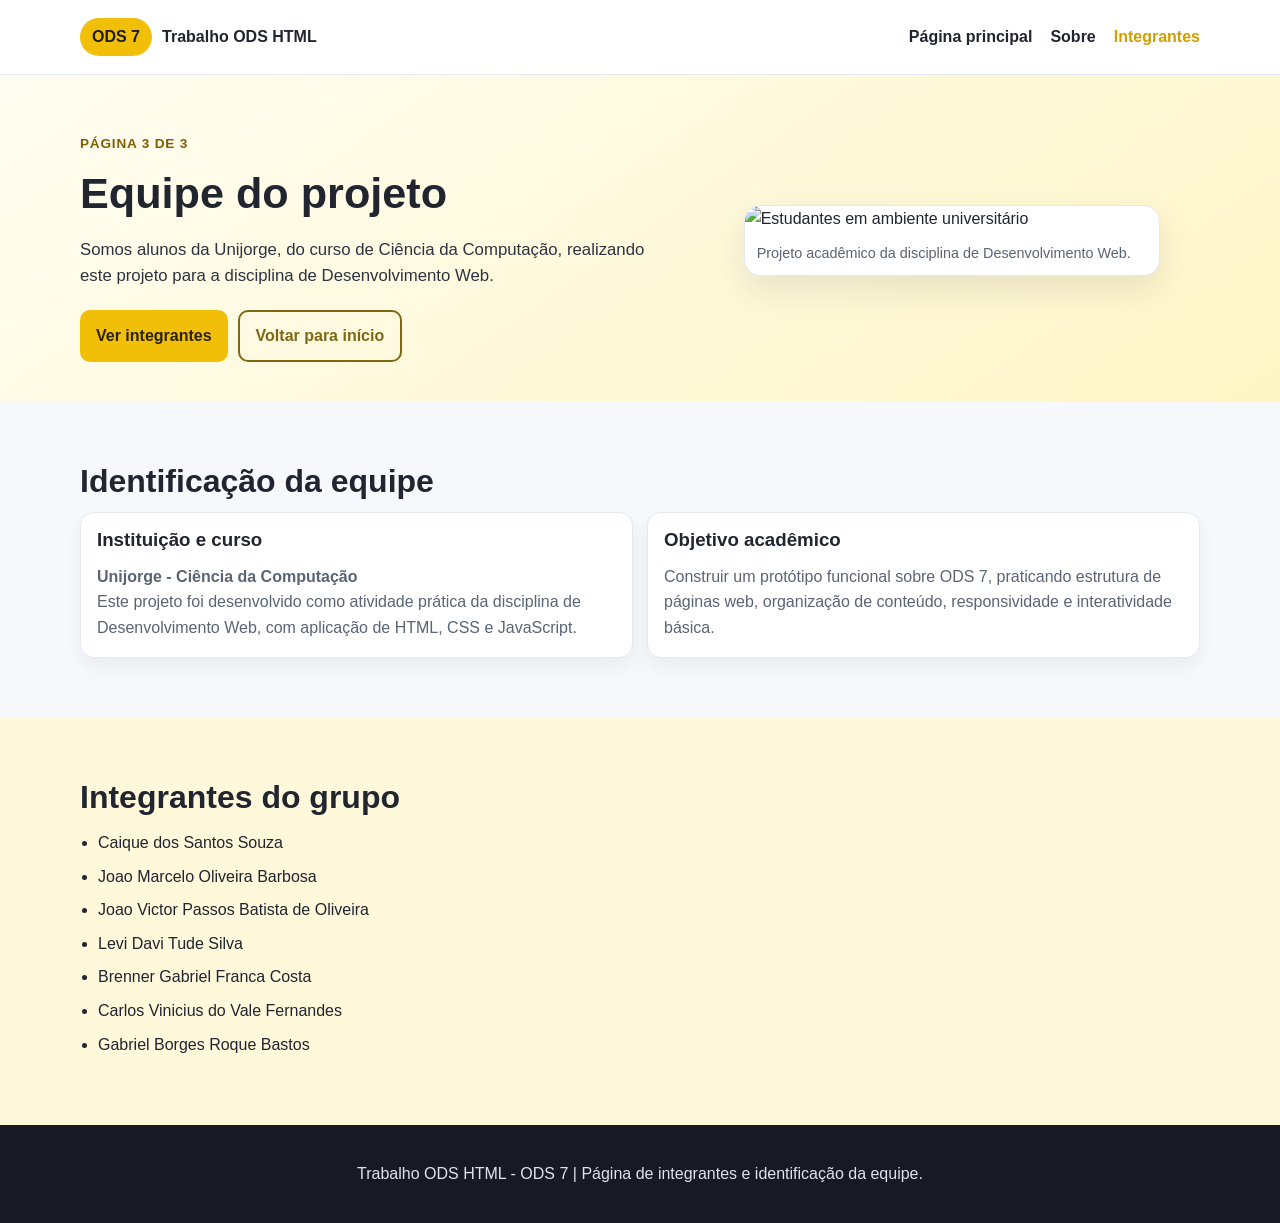
==== commit 4a3fa17f: "Revise integrantes.html with new title and content Updated the title and description of the page, mo" ====
--- a/integrantes.html
+++ b/integrantes.html
@@ -3,10 +3,10 @@
 <head>
   <meta charset="UTF-8" />
   <meta name="viewport" content="width=device-width, initial-scale=1.0" />
-  <title>Trabalho ODS HTML - ODS 7</title>
+  <title>Integrantes - Trabalho ODS HTML</title>
   <meta
     name="description"
-    content="Página estática educativa sobre a ODS 7 da ONU: Energia Limpa e Acessível."
+    content="Página de integrantes do projeto ODS 7 desenvolvido por alunos da Unijorge."
   />
   <link rel="stylesheet" href="style.css" />
   <script src="script.js" defer></script>
@@ -23,373 +23,86 @@
 
       <button class="nav-toggle" id="nav-toggle" aria-controls="site-nav" aria-expanded="false">
         <span class="sr-only">Abrir menu</span>
-        <span></span>
-        <span></span>
-        <span></span>
+        <span></span><span></span><span></span>
       </button>
 
       <nav class="site-nav" id="site-nav" aria-label="Menu principal">
         <ul>
-          <li><a class="is-active" href="index.html">Página principal</a></li>
+          <li><a href="index.html">Página principal</a></li>
           <li><a href="sobre.html">Sobre</a></li>
-          <li><a href="integrantes.html">Integrantes</a></li>
+          <li><a class="is-active" href="integrantes.html">Integrantes</a></li>
         </ul>
       </nav>
     </div>
   </header>
 
   <main id="conteudo">
-    <section class="hero reveal">
+    <section class="hero reveal page-hero">
       <div class="container hero-grid">
         <div>
-          <p class="eyebrow">Projeto: Trabalho ODS HTML</p>
-          <h1>ODS 7: Energia Limpa e Acessível para todos</h1>
+          <p class="eyebrow">Página 3 de 3</p>
+          <h1>Equipe do projeto</h1>
           <p class="hero-text">
-            Nosso grupo desenvolveu uma página informativa para explicar de forma simples o que é a ODS 7,
-            por que ela importa e como cada pessoa pode colaborar com um futuro energético mais justo e sustentável.
+            Somos alunos da Unijorge, do curso de Ciência da Computação, realizando este projeto para a
+            disciplina de Desenvolvimento Web.
           </p>
           <div class="hero-actions">
-            <a class="btn btn-primary" href="#sobre">Conhecer o tema</a>
-            <a class="btn btn-outline" href="sobre.html">Ver resumo completo</a>
+            <a class="btn btn-primary" href="#lista">Ver integrantes</a>
+            <a class="btn btn-outline" href="index.html">Voltar para início</a>
           </div>
         </div>
         <figure class="hero-image">
           <img
-            src="https://upload.wikimedia.org/wikipedia/commons/b/b9/Shams_solar_power_plant.jpg"
-            alt="Usina solar Shams em Abu Dhabi"
+            src="https://images.unsplash.com/photo-1523050854058-8df90110c9f1?auto=format&fit=crop&w=1200&q=80"
+            alt="Estudantes em ambiente universitário"
           />
-          <figcaption>Shams Solar Power Station, Abu Dhabi (Emirados Árabes Unidos) — 2012.</figcaption>
+          <figcaption>Projeto acadêmico da disciplina de Desenvolvimento Web.</figcaption>
         </figure>
       </div>
     </section>
 
-    <section class="section reveal" id="sobre">
+    <section class="section reveal" id="curso">
       <div class="container">
-        <h2>Tema e objetivo da ODS 7</h2>
+        <h2>Identificação da equipe</h2>
         <div class="cards two">
           <article class="card">
-            <h3>Tema</h3>
-            <p><strong>ODS 7 - Energia Limpa e Acessível.</strong></p>
+            <h3>Instituição e curso</h3>
+            <p><strong>Unijorge - Ciência da Computação</strong></p>
             <p>
-              A ODS 7 busca garantir que toda a população tenha acesso à energia moderna, segura e com menor
-              impacto ambiental.
+              Este projeto foi desenvolvido como atividade prática da disciplina de Desenvolvimento Web, com aplicação
+              de HTML, CSS e JavaScript.
             </p>
           </article>
           <article class="card">
-            <h3>Objetivo</h3>
+            <h3>Objetivo acadêmico</h3>
             <p>
-              Ampliar o acesso à energia limpa, confiável e acessível para todos, com incentivo a fontes
-              renováveis e uso eficiente da energia.
+              Construir um protótipo funcional sobre ODS 7, praticando estrutura de páginas web, organização de
+              conteúdo, responsividade e interatividade básica.
             </p>
           </article>
         </div>
       </div>
     </section>
 
-    <section class="section section-alt reveal" id="problema">
+    <section class="section section-alt reveal" id="lista">
       <div class="container">
-        <h2>O problema</h2>
-        <p>
-          Muitas pessoas ainda não conhecem bem as vantagens das energias renováveis. Em várias regiões, o custo
-          inicial de tecnologias limpas e a falta de informação dificultam a adoção dessas alternativas.
-        </p>
-      </div>
-    </section>
-
-    <section class="section reveal" id="publico">
-      <div class="container">
-        <h2>Público-alvo</h2>
-        <div class="cards three">
-          <article class="card"><h3>Estudantes</h3><p>Para formar consciência ambiental desde cedo.</p></article>
-          <article class="card"><h3>Famílias</h3><p>Para incentivar economia de energia no dia a dia.</p></article>
-          <article class="card"><h3>Comunidade local</h3><p>Para apoiar práticas sustentáveis no bairro e na escola.</p></article>
-        </div>
-      </div>
-    </section>
-
-    <section class="section section-alt reveal" id="solucao">
-      <div class="container">
-        <h2>Detalhamento da solução inicial proposta</h2>
-        <p>
-          Nossa solução é uma página web estática, com linguagem simples e visual atrativo, para explicar tipos de
-          energia limpa, benefícios, desafios e ações práticas que qualquer pessoa pode adotar.
-        </p>
-        <ul class="check-list">
-          <li>Conteúdo educativo com explicações diretas.</li>
-          <li>Imagens e exemplos para facilitar o entendimento.</li>
-          <li>Organização por seções para leitura rápida.</li>
-          <li>Sugestões de atitudes sustentáveis para escola e casa.</li>
+        <h2>Integrantes do grupo</h2>
+        <ul class="members">
+          <li>Caique dos Santos Souza</li>
+          <li>Joao Marcelo Oliveira Barbosa</li>
+          <li>Joao Victor Passos Batista de Oliveira</li>
+          <li>Levi Davi Tude Silva</li>
+          <li>Brenner Gabriel Franca Costa</li>
+          <li>Carlos Vinicius do Vale Fernandes</li>
+          <li>Gabriel Borges Roque Bastos</li>
         </ul>
-      </div>
-    </section>
-
-    <section class="section reveal" id="energias">
-      <div class="container">
-        <h2>Tipos de energia limpa</h2>
-        <p class="section-intro">
-          Clique em uma energia para ver explicação detalhada, pontos importantes e fotos reais de locais do mundo.
-        </p>
-
-        <div class="cards energy-grid energy-tabs" role="tablist" aria-label="Tipos de energia limpa">
-          <button class="energy-tab card is-active" id="tab-solar" role="tab" aria-selected="true" aria-controls="painel-solar" data-energy-target="solar" type="button">
-            <span class="energy-tab-title">Solar</span>
-            <span class="energy-tab-desc">Gerada pela luz do sol com painéis fotovoltaicos.</span>
-          </button>
-          <button class="energy-tab card" id="tab-eolica" role="tab" aria-selected="false" aria-controls="painel-eolica" data-energy-target="eolica" type="button">
-            <span class="energy-tab-title">Eólica</span>
-            <span class="energy-tab-desc">Produzida pela força dos ventos com turbinas.</span>
-          </button>
-          <button class="energy-tab card" id="tab-hidreletrica" role="tab" aria-selected="false" aria-controls="painel-hidreletrica" data-energy-target="hidreletrica" type="button">
-            <span class="energy-tab-title">Hidrelétrica</span>
-            <span class="energy-tab-desc">Obtida pelo movimento da água em usinas.</span>
-          </button>
-          <button class="energy-tab card" id="tab-biomassa" role="tab" aria-selected="false" aria-controls="painel-biomassa" data-energy-target="biomassa" type="button">
-            <span class="energy-tab-title">Biomassa</span>
-            <span class="energy-tab-desc">Gerada com resíduos orgânicos e matéria vegetal.</span>
-          </button>
-          <button class="energy-tab card" id="tab-geotermica" role="tab" aria-selected="false" aria-controls="painel-geotermica" data-energy-target="geotermica" type="button">
-            <span class="energy-tab-title">Geotérmica</span>
-            <span class="energy-tab-desc">Usa o calor interno da Terra para gerar energia.</span>
-          </button>
-        </div>
-
-        <div class="energy-panels card">
-          <article class="energy-panel is-active" id="painel-solar" role="tabpanel" aria-labelledby="tab-solar" data-energy-panel="solar">
-            <h3>Energia solar</h3>
-            <p>
-              A energia solar transforma a luz do sol em eletricidade. Ela pode ser usada em casas, escolas, empresas
-              e propriedades rurais, com baixa emissão de poluentes.
-            </p>
-            <p>
-              Mesmo com investimento inicial, os painéis costumam durar muitos anos e podem diminuir a conta de luz ao
-              longo do tempo.
-            </p>
-            <ul class="energy-points">
-              <li>Fonte renovável e limpa.</li>
-              <li>Boa opção para telhados de casas e escolas.</li>
-              <li>Funciona melhor em locais com boa incidência solar.</li>
-            </ul>
-            <div class="energy-gallery">
-              <figure>
-                <img src="https://upload.wikimedia.org/wikipedia/commons/f/fd/Ivanpah_Solar_Power_Facility_from_the_air_2015.jpg" alt="Vista aérea da usina solar Ivanpah, na Califórnia" />
-                <figcaption>Ivanpah Solar Power Facility, Califórnia (EUA) — 2015.</figcaption>
-              </figure>
-              <figure>
-                <img src="https://upload.wikimedia.org/wikipedia/commons/e/eb/PS10_solar_power_tower.jpg" alt="Torre solar PS10 em Sanlúcar la Mayor, na Espanha" />
-                <figcaption>PS10 Solar Power Tower, Sanlúcar la Mayor (Espanha) — 2007.</figcaption>
-              </figure>
-            </div>
-          </article>
-
-          <article class="energy-panel" id="painel-eolica" role="tabpanel" aria-labelledby="tab-eolica" data-energy-panel="eolica" hidden>
-            <h3>Energia eólica</h3>
-            <p>
-              A energia eólica é produzida quando o vento gira as pás das turbinas. Esse movimento aciona geradores e
-              produz eletricidade para cidades e indústrias.
-            </p>
-            <p>
-              É uma fonte renovável importante para reduzir o uso de combustíveis fósseis e diminuir a poluição.
-            </p>
-            <ul class="energy-points">
-              <li>Aproveita um recurso natural abundante: o vento.</li>
-              <li>Tem baixa emissão de gases de efeito estufa.</li>
-              <li>Requer planejamento para localização dos parques.</li>
-            </ul>
-            <div class="energy-gallery">
-              <figure>
-                <img src="https://upload.wikimedia.org/wikipedia/commons/3/33/Robin_Rigg_Wind_Farm_%28geograph_2583753%29.jpg" alt="Parque eólico Robin Rigg no Solway Firth" />
-                <figcaption>Robin Rigg Wind Farm, Solway Firth (Escócia) — 2011.</figcaption>
-              </figure>
-              <figure>
-                <img src="https://upload.wikimedia.org/wikipedia/commons/a/a9/Offshore_wind_farm_with_sand_bank_%22Horns_Rev%22%2C_Denmark.jpg" alt="Parque eólico offshore Horns Rev, na Dinamarca" />
-                <figcaption>Horns Rev Offshore Wind Farm, Mar do Norte (Dinamarca) — 2018.</figcaption>
-              </figure>
-            </div>
-          </article>
-
-          <article class="energy-panel" id="painel-hidreletrica" role="tabpanel" aria-labelledby="tab-hidreletrica" data-energy-panel="hidreletrica" hidden>
-            <h3>Energia hidrelétrica</h3>
-            <p>
-              A energia hidrelétrica usa a força da água para girar turbinas e gerar eletricidade. No Brasil, essa
-              fonte tem papel importante no abastecimento de energia.
-            </p>
-            <p>
-              Apesar de renovável, obras hidrelétricas precisam de estudos ambientais para reduzir impactos em rios,
-              fauna e comunidades.
-            </p>
-            <ul class="energy-points">
-              <li>Grande capacidade de geração para o sistema elétrico.</li>
-              <li>Aproveita o fluxo de rios e reservatórios.</li>
-              <li>Exige monitoramento ambiental constante.</li>
-            </ul>
-            <div class="energy-gallery">
-              <figure>
-                <img src="https://upload.wikimedia.org/wikipedia/commons/f/f7/Itaipu_Dam_Spillway.jpg" alt="Vertedouro da Usina Hidrelétrica de Itaipu" />
-                <figcaption>Vertedouro da Usina de Itaipu, Foz do Iguaçu (Brasil) — 2016.</figcaption>
-              </figure>
-              <figure>
-                <img src="https://upload.wikimedia.org/wikipedia/commons/b/b6/Barragem_de_itaipu.jpg" alt="Barragem da Usina Hidrelétrica de Itaipu" />
-                <figcaption>Barragem da Usina de Itaipu, Paraná (Brasil) — 2014.</figcaption>
-              </figure>
-            </div>
-          </article>
-
-          <article class="energy-panel" id="painel-biomassa" role="tabpanel" aria-labelledby="tab-biomassa" data-energy-panel="biomassa" hidden>
-            <h3>Energia de biomassa</h3>
-            <p>
-              A biomassa usa resíduos orgânicos, como restos de madeira, bagaço de cana e resíduos agrícolas, para
-              produzir calor, eletricidade ou biocombustíveis.
-            </p>
-            <p>
-              Ela ajuda a aproveitar materiais que seriam descartados, podendo gerar energia perto do local de
-              produção desses resíduos.
-            </p>
-            <ul class="energy-points">
-              <li>Transforma resíduos em fonte energética útil.</li>
-              <li>Pode fortalecer economia local e rural.</li>
-              <li>Precisa de controle de emissão e manejo adequado.</li>
-            </ul>
-            <div class="energy-gallery">
-              <figure>
-                <img src="https://upload.wikimedia.org/wikipedia/commons/b/b1/Sandakan_Sabah_IOI-Sandakan-Biomass-Power-Plant-02.jpg" alt="Usina de biomassa IOI em Sandakan, Malásia" />
-                <figcaption>IOI Sandakan Biomass Power Plant, Sabah (Malásia) — 2015.</figcaption>
-              </figure>
-              <figure>
-                <img src="https://upload.wikimedia.org/wikipedia/commons/6/66/Waidhofen_an_der_Ybbs_-_Biomassekraftwerk.jpg" alt="Usina de biomassa em Waidhofen an der Ybbs, Áustria" />
-                <figcaption>Biomassekraftwerk, Waidhofen an der Ybbs (Áustria) — 2012.</figcaption>
-              </figure>
-            </div>
-          </article>
-
-          <article class="energy-panel" id="painel-geotermica" role="tabpanel" aria-labelledby="tab-geotermica" data-energy-panel="geotermica" hidden>
-            <h3>Energia geotérmica</h3>
-            <p>
-              A energia geotérmica aproveita o calor interno da Terra para aquecimento e produção de eletricidade.
-              Essa fonte pode funcionar de forma constante em regiões com potencial geotérmico.
-            </p>
-            <p>
-              É pouco comum no Brasil, mas é bastante estudada no mundo por ser uma opção limpa e estável.
-            </p>
-            <ul class="energy-points">
-              <li>Baixa emissão de carbono na operação.</li>
-              <li>Geração contínua em áreas adequadas.</li>
-              <li>Depende de condições geológicas específicas.</li>
-            </ul>
-            <div class="energy-gallery">
-              <figure>
-                <img src="https://upload.wikimedia.org/wikipedia/commons/a/af/Hellisheidi_Geothermal_Power_Station.jpg" alt="Usina geotérmica Hellisheiði, na Islândia" />
-                <figcaption>Hellisheiði Power Station, Hengill (Islândia) — 2018.</figcaption>
-              </figure>
-              <figure>
-                <img src="https://upload.wikimedia.org/wikipedia/commons/8/8b/Wairakei_Geothermal_Power_Station-5838.jpg" alt="Usina geotérmica Wairakei, na Nova Zelândia" />
-                <figcaption>Wairakei Geothermal Power Station, Taupō (Nova Zelândia) — 2009.</figcaption>
-              </figure>
-            </div>
-          </article>
-        </div>
-      </div>
-    </section>
-
-    <section class="section section-alt reveal" id="galeria">
-      <div class="container">
-        <h2>Galeria informativa</h2>
-        <p class="section-intro">Mais exemplos visuais de energias renováveis em diferentes contextos.</p>
-        <div class="gallery">
-          <figure>
-            <img src="https://upload.wikimedia.org/wikipedia/commons/f/fd/Ivanpah_Solar_Power_Facility_from_the_air_2015.jpg" alt="Vista aérea da usina solar Ivanpah, na Califórnia" />
-            <figcaption>Ivanpah Solar Power Facility, Califórnia (EUA) — 2015.</figcaption>
-          </figure>
-          <figure>
-            <img src="https://upload.wikimedia.org/wikipedia/commons/3/33/Robin_Rigg_Wind_Farm_%28geograph_2583753%29.jpg" alt="Parque eólico Robin Rigg no Solway Firth" />
-            <figcaption>Robin Rigg Wind Farm, Solway Firth (Escócia) — 2011.</figcaption>
-          </figure>
-          <figure>
-            <img src="https://upload.wikimedia.org/wikipedia/commons/f/f7/Itaipu_Dam_Spillway.jpg" alt="Vertedouro da Usina Hidrelétrica de Itaipu" />
-            <figcaption>Vertedouro da Usina de Itaipu, Foz do Iguaçu (Brasil) — 2016.</figcaption>
-          </figure>
-          <figure>
-            <img src="https://upload.wikimedia.org/wikipedia/commons/e/eb/PS10_solar_power_tower.jpg" alt="Torre solar PS10 em Sanlúcar la Mayor, na Espanha" />
-            <figcaption>PS10 Solar Power Tower, Sanlúcar la Mayor (Espanha) — 2007.</figcaption>
-          </figure>
-          <figure>
-            <img src="https://upload.wikimedia.org/wikipedia/commons/a/a9/Offshore_wind_farm_with_sand_bank_%22Horns_Rev%22%2C_Denmark.jpg" alt="Parque eólico offshore Horns Rev, na Dinamarca" />
-            <figcaption>Horns Rev Offshore Wind Farm, Mar do Norte (Dinamarca) — 2018.</figcaption>
-          </figure>
-          <figure>
-            <img src="https://upload.wikimedia.org/wikipedia/commons/b/b6/Barragem_de_itaipu.jpg" alt="Barragem da Usina Hidrelétrica de Itaipu" />
-            <figcaption>Barragem da Usina de Itaipu, Paraná (Brasil) — 2014.</figcaption>
-          </figure>
-          <figure>
-            <img src="https://upload.wikimedia.org/wikipedia/commons/b/b1/Sandakan_Sabah_IOI-Sandakan-Biomass-Power-Plant-02.jpg" alt="Usina de biomassa IOI em Sandakan, Malásia" />
-            <figcaption>IOI Sandakan Biomass Power Plant, Sabah (Malásia) — 2015.</figcaption>
-          </figure>
-          <figure>
-            <img src="https://upload.wikimedia.org/wikipedia/commons/6/66/Waidhofen_an_der_Ybbs_-_Biomassekraftwerk.jpg" alt="Usina de biomassa em Waidhofen an der Ybbs, Áustria" />
-            <figcaption>Biomassekraftwerk, Waidhofen an der Ybbs (Áustria) — 2012.</figcaption>
-          </figure>
-          <figure>
-            <img src="https://upload.wikimedia.org/wikipedia/commons/a/af/Hellisheidi_Geothermal_Power_Station.jpg" alt="Usina geotérmica Hellisheiði, na Islândia" />
-            <figcaption>Hellisheiði Power Station, Hengill (Islândia) — 2018.</figcaption>
-          </figure>
-          <figure>
-            <img src="https://upload.wikimedia.org/wikipedia/commons/8/8b/Wairakei_Geothermal_Power_Station-5838.jpg" alt="Usina geotérmica Wairakei, na Nova Zelândia" />
-            <figcaption>Wairakei Geothermal Power Station, Taupō (Nova Zelândia) — 2009.</figcaption>
-          </figure>
-          <figure>
-            <img src="https://upload.wikimedia.org/wikipedia/commons/b/b9/Shams_solar_power_plant.jpg" alt="Usina solar Shams em Abu Dhabi" />
-            <figcaption>Shams Solar Power Station, Abu Dhabi (Emirados Árabes Unidos) — 2012.</figcaption>
-          </figure>
-        </div>
-      </div>
-    </section>
-
-    <section class="section reveal" id="acoes">
-      <div class="container">
-        <h2>Como contribuir no dia a dia</h2>
-        <ol class="tips">
-          <li>Apagar luzes e desligar aparelhos quando não estiver usando.</li>
-          <li>Priorizar lâmpadas LED e equipamentos mais eficientes.</li>
-          <li>Evitar desperdício de energia em casa e na escola.</li>
-          <li>Compartilhar informações sobre energias renováveis.</li>
-        </ol>
-      </div>
-    </section>
-
-    <section class="section section-alt reveal" id="conclusao">
-      <div class="container">
-        <h2>Conclusão do projeto</h2>
-        <p class="section-intro">
-          Nossa proposta tem potencial para amenizar o problema da desinformação sobre energia limpa. Ao explicar com
-          linguagem simples, exemplos visuais e comparações práticas, o site ajuda estudantes e comunidade a entender
-          melhor a ODS 7 e tomar decisões mais sustentáveis no dia a dia.
-        </p>
-        <div class="cards two">
-          <article class="card">
-            <h3>Impacto esperado</h3>
-            <p>
-              A solução não resolve completamente o desafio energético global, mas contribui para mitigar o problema ao
-              ampliar conhecimento e consciência sobre energias renováveis.
-            </p>
-          </article>
-          <article class="card">
-            <h3>Próximo passo do grupo</h3>
-            <p>
-              Evoluir o protótipo com formulário de feedback e divulgação em ambiente escolar para medir alcance e
-              melhorar continuamente o conteúdo.
-            </p>
-          </article>
-        </div>
-        <div class="hero-actions">
-          <a class="btn btn-primary" href="sobre.html">Ver detalhes no Sobre</a>
-          <a class="btn btn-outline" href="integrantes.html">Conhecer a equipe</a>
-        </div>
       </div>
     </section>
   </main>
 
   <footer class="site-footer">
     <div class="container">
-      <p>Trabalho ODS HTML - ODS 7 | Página estática em HTML, CSS e JavaScript.</p>
+      <p>Trabalho ODS HTML - ODS 7 | Página de integrantes e identificação da equipe.</p>
     </div>
   </footer>
 
--- a/style.css
+++ b/style.css
@@ -1,1122 +1,511 @@
-:root {-
-  --bg: #f7f8fb;-
-  --surface: #ffffff;-
-  --surface-alt: #fff8db;-
-  --text: #20252f;-
-  --muted: #5a6475;-
-  --accent: #f2bf08;-
-  --accent-dark: #d19f00;-
-  --border: #e5e8f0;-
-  --shadow: 0 14px 36px rgba(15, 27, 58, 0.1);-
-}-
--
-* {-
-  box-sizing: border-box;-
-}-
--
-html {-
-  scroll-behavior: smooth;-
-}-
--
-body {-
-  margin: 0;-
-  font-family: "Segoe UI", Tahoma, Geneva, Verdana, sans-serif;-
-  color: var(--text);-
-  background: var(--bg);-
-  line-height: 1.6;-
-}-
--
-img {-
-  max-width: 100%;-
-  display: block;-
-}-
--
-.container {-
-  width: min(1120px, 92%);-
-  margin: 0 auto;-
-}-
--
-.skip-link {-
-  position: absolute;-
-  left: -999px;-
-  top: 12px;-
-  background: #000;-
-  color: #fff;-
-  padding: 10px 14px;-
-  border-radius: 8px;-
-  z-index: 9999;-
-}-
--
-.skip-link:focus {-
-  left: 12px;-
-}-
--
-.site-header {-
-  position: sticky;-
-  top: 0;-
-  z-index: 1000;-
-  background: rgba(255, 255, 255, 0.96);-
-  backdrop-filter: blur(8px);-
-  border-bottom: 1px solid var(--border);-
-}-
--
-.nav-wrap {-
-  display: flex;-
-  align-items: center;-
-  justify-content: space-between;-
-  min-height: 74px;-
-  gap: 12px;-
-}-
--
-.brand {-
-  text-decoration: none;-
-  color: inherit;-
-  display: flex;-
-  align-items: center;-
-  gap: 10px;-
-}-
--
-.brand-badge {-
-  background: var(--accent);-
-  color: #1e1e1e;-
-  font-weight: 800;-
-  border-radius: 999px;-
-  padding: 6px 12px;-
-}-
--
-.brand-text {-
-  font-weight: 700;-
-}-
--
-.site-nav ul {-
-  display: flex;-
-  list-style: none;-
-  padding: 0;-
-  margin: 0;-
-  gap: 18px;-
-}-
--
-.site-nav a {-
-  text-decoration: none;-
-  color: var(--text);-
-  font-weight: 600;-
-  transition: color 120ms ease;-
-}-
--
-.site-nav a.is-active,-
-.site-nav a[aria-current="page"] {-
-  color: var(--accent-dark);-
-}-
--
-.site-nav a:hover,-
-.site-nav a:focus {-
-  color: var(--accent-dark);-
-}-
--
-.nav-toggle {-
-  display: none;-
-  border: 1px solid var(--border);-
-  background: #fff;-
-  border-radius: 10px;-
-  width: 46px;-
-  height: 42px;-
-  cursor: pointer;-
-}-
--
-.nav-toggle span {-
-  display: block;-
-  width: 22px;-
-  height: 2px;-
-  margin: 4px auto;-
-  background: #2b3140;-
-}-
--
-.sr-only {-
-  position: absolute;-
-  width: 1px;-
-  height: 1px;-
-  padding: 0;-
-  margin: -1px;-
-  overflow: hidden;-
-  clip: rect(0, 0, 0, 0);-
-  white-space: nowrap;-
-  border: 0;-
-}-
--
-.hero {-
-  padding: 56px 0 40px;-
-  background: linear-gradient(145deg, #fffdf2, #fff6c7);-
-}-
--
-.page-hero {-
-  padding-top: 44px;-
-}-
--
-.hero-grid {-
-  display: grid;-
-  grid-template-columns: 1.2fr 1fr;-
-  gap: 28px;-
-  align-items: center;-
-}-
--
-.eyebrow {-
-  font-size: 0.85rem;-
-  font-weight: 800;-
-  letter-spacing: 0.8px;-
-  text-transform: uppercase;-
-  color: #805f00;-
-}-
--
-h1,-
-h2,-
-h3 {-
-  margin: 0 0 12px;-
-  line-height: 1.2;-
-}-
--
-h1 {-
-  font-size: clamp(1.8rem, 4vw, 2.7rem);-
-}-
--
-h2 {-
-  font-size: clamp(1.4rem, 2.8vw, 2rem);-
-}-
--
-.hero-text {-
-  color: #2d3340;-
-  font-size: 1.05rem;-
-  max-width: 65ch;-
-}-
--
-.hero-actions {-
-  margin-top: 20px;-
-  display: flex;-
-  flex-wrap: wrap;-
-  gap: 10px;-
-}-
--
-.btn {-
-  display: inline-flex;-
-  align-items: center;-
-  justify-content: center;-
-  text-decoration: none;-
-  font-weight: 700;-
-  border-radius: 10px;-
-  padding: 11px 16px;-
-}-
--
-.btn-primary {-
-  background: var(--accent);-
-  color: #2b2200;-
-}-
--
-.btn-primary:hover,-
-.btn-primary:focus {-
-  background: var(--accent-dark);-
-}-
--
-.btn-outline {-
-  border: 2px solid #7e6912;-
-  color: #7e6912;-
-}-
--
-.btn-outline:hover,-
-.btn-outline:focus {-
-  background: rgba(126, 105, 18, 0.08);-
-}-
--
-.hero-image {-
-  background: #fff;-
-  border: 1px solid var(--border);-
-  border-radius: 16px;-
-  overflow: hidden;-
-  box-shadow: var(--shadow);-
-}-
--
-.hero-image figcaption {-
-  padding: 10px 12px;-
-  font-size: 0.9rem;-
-  color: var(--muted);-
-}-
--
-.section {-
-  padding: 60px 0;-
-}-
--
-.section-intro {-
-  margin: 0 0 18px;-
-  color: var(--muted);-
-  max-width: 75ch;-
-}-
--
-.section-alt {-
-  background: var(--surface-alt);-
-}-
--
-.cards {-
-  display: grid;-
-  gap: 14px;-
-}-
--
-.cards.two {-
-  grid-template-columns: repeat(2, minmax(0, 1fr));-
-}-
--
-.cards.three {-
-  grid-template-columns: repeat(3, minmax(0, 1fr));-
-}-
--
-.energy-grid {-
-  grid-template-columns: repeat(5, minmax(0, 1fr));-
-}-
--
-.energy-tabs {-
-  margin-bottom: 16px;-
-}-
--
-.energy-tab {-
-  border: 1px solid var(--border);-
-  background: #fff;-
-  width: 100%;-
-  text-align: left;-
-  cursor: pointer;-
-  transition: transform 120ms ease, border-color 120ms ease, box-shadow 120ms ease;-
-}-
--
-.energy-tab:hover,-
-.energy-tab:focus {-
-  border-color: #c9d2e5;-
-  transform: translateY(-2px);-
-}-
--
-.energy-tab.is-active {-
-  border-color: #e6b200;-
-  background: #fff9df;-
-  box-shadow: 0 12px 24px rgba(15, 27, 58, 0.12);-
-}-
--
-.energy-tab-title {-
-  display: block;-
-  font-size: 1.05rem;-
-  font-weight: 800;-
-  margin-bottom: 2px;-
-}-
--
-.energy-tab-desc {-
-  display: block;-
-  color: var(--muted);-
-  font-size: 0.95rem;-
-}-
--
-.energy-panels {-
-  padding: 20px;-
-}-
--
-.energy-panel {-
-  display: none;-
-}-
--
-.energy-panel.is-active {-
-  display: block;-
-  animation: energyFade 180ms ease;-
-}-
--
-.energy-panel h3 {-
-  margin-bottom: 10px;-
-}-
--
-.energy-panel p {-
-  margin: 0 0 10px;-
-  color: var(--muted);-
-}-
--
-.energy-points {-
-  margin: 0 0 14px;-
-  padding-left: 18px;-
-}-
--
-.energy-points li {-
-  margin-bottom: 6px;-
-}-
--
-.energy-gallery {-
-  margin-top: 12px;-
-  display: grid;-
-  grid-template-columns: repeat(2, minmax(0, 1fr));-
-  gap: 12px;-
-}-
--
-.energy-gallery figure {-
-  margin: 0;-
-  border: 1px solid var(--border);-
-  border-radius: 12px;-
-  overflow: hidden;-
-  background: #fff;-
-}-
--
-.energy-gallery figcaption {-
-  padding: 8px 10px;-
-  color: var(--muted);-
-  font-size: 0.88rem;-
-}-
--
-.card {-
-  background: var(--surface);-
-  border: 1px solid var(--border);-
-  border-radius: 14px;-
-  padding: 16px;-
-  box-shadow: 0 8px 18px rgba(16, 27, 52, 0.06);-
-}-
--
-.card p {-
-  margin: 0;-
-  color: var(--muted);-
-}-
--
-.check-list,-
-.tips,-
-.members {-
-  margin: 14px 0 0;-
-  padding-left: 18px;-
-}-
--
-.check-list li,-
-.tips li,-
-.members li {-
-  margin-bottom: 8px;-
-}-
--
-.gallery {-
-  display: grid;-
-  grid-template-columns: repeat(3, minmax(0, 1fr));-
-  gap: 14px;-
-}-
--
-.gallery figure {-
-  margin: 0;-
-  border: 1px solid var(--border);-
-  border-radius: 14px;-
-  overflow: hidden;-
-  background: #fff;-
-}-
--
-.gallery figcaption {-
-  padding: 10px;-
-  font-size: 0.9rem;-
-  color: var(--muted);-
-}-
--
-.contact-form {-
-  padding: 20px;-
-}-
--
-.form-grid {-
-  display: grid;-
-  grid-template-columns: repeat(2, minmax(0, 1fr));-
-  gap: 12px;-
-}-
--
-.form-field {-
-  margin-bottom: 12px;-
-}-
--
-.form-field label {-
-  display: block;-
-  margin-bottom: 6px;-
-  font-weight: 700;-
-}-
--
-.form-field input,-
-.form-field select,-
-.form-field textarea {-
-  width: 100%;-
-  border: 1px solid var(--border);-
-  border-radius: 10px;-
-  padding: 10px 12px;-
-  font: inherit;-
-  color: var(--text);-
-  background: #fff;-
-}-
--
-.form-field input:focus,-
-.form-field select:focus,-
-.form-field textarea:focus {-
-  outline: 2px solid rgba(242, 191, 8, 0.5);-
-  outline-offset: 1px;-
-}-
--
-.form-note {-
-  margin: 12px 0 0;-
-  font-weight: 600;-
-  color: #1f5e2e;-
-}-
--
-.site-footer {-
-  background: #171a22;-
-  color: #dde3ef;-
-  padding: 20px 0;-
-  text-align: center;-
-}-
--
-.to-top {-
-  position: fixed;-
-  right: 16px;-
-  bottom: 16px;-
-  border: none;-
-  width: 44px;-
-  height: 44px;-
-  border-radius: 999px;-
-  background: var(--accent);-
-  color: #2b2200;-
-  font-size: 1.2rem;-
-  font-weight: 800;-
-  cursor: pointer;-
-  opacity: 0;-
-  transform: translateY(10px);-
-  pointer-events: none;-
-  transition: opacity 160ms ease, transform 160ms ease;-
-}-
--
-.to-top.visible {-
-  opacity: 1;-
-  transform: translateY(0);-
-  pointer-events: auto;-
-}-
--
-.reveal {-
-  opacity: 0;-
-  transform: translateY(20px);-
-  transition: opacity 500ms ease, transform 500ms ease;-
-}-
--
-.reveal.is-visible {-
-  opacity: 1;-
-  transform: translateY(0);-
-}-
--
-@keyframes energyFade {-
-  from {-
-    opacity: 0;-
-    transform: translateY(6px);-
-  }-
-  to {-
-    opacity: 1;-
-    transform: translateY(0);-
-  }-
-}-
--
-@media (max-width: 980px) {-
-  .hero-grid,-
-  .cards.two,-
-  .cards.three,-
-  .form-grid,-
-  .energy-grid,-
-  .energy-gallery,-
-  .gallery {-
-    grid-template-columns: 1fr 1fr;-
-  }-
-}-
--
-@media (max-width: 760px) {-
-  .nav-toggle {-
-    display: block;-
-  }-
--
-  .site-nav {-
-    position: absolute;-
-    top: 74px;-
-    left: 0;-
-    right: 0;-
-    background: #fff;-
-    border-bottom: 1px solid var(--border);-
-    max-height: 0;-
-    overflow: hidden;-
-    transition: max-height 180ms ease;-
-  }-
--
-  .site-nav ul {-
-    flex-direction: column;-
-    gap: 0;-
-    padding: 8px 0;-
-  }-
--
-  .site-nav a {-
-    display: block;-
-    padding: 10px 4%;-
-  }-
--
-  .site-nav.open {-
-    max-height: 340px;-
-  }-
--
-  .hero-grid,-
-  .cards.two,-
-  .cards.three,-
-  .form-grid,-
-  .energy-grid,-
-  .energy-gallery,-
-  .gallery {-
-    grid-template-columns: 1fr;-
-  }-
-}-
+:root {
+  --bg: #f7f8fb;
+  --surface: #ffffff;
+  --surface-alt: #fff8db;
+  --text: #20252f;
+  --muted: #5a6475;
+  --accent: #f2bf08;
+  --accent-dark: #d19f00;
+  --border: #e5e8f0;
+  --shadow: 0 14px 36px rgba(15, 27, 58, 0.1);
+}
+
+* {
+  box-sizing: border-box;
+}
+
+html {
+  scroll-behavior: smooth;
+}
+
+body {
+  margin: 0;
+  font-family: "Segoe UI", Tahoma, Geneva, Verdana, sans-serif;
+  color: var(--text);
+  background: var(--bg);
+  line-height: 1.6;
+}
+
+img {
+  max-width: 100%;
+  display: block;
+}
+
+.container {
+  width: min(1120px, 92%);
+  margin: 0 auto;
+}
+
+.skip-link {
+  position: absolute;
+  left: -999px;
+  top: 12px;
+  background: #000;
+  color: #fff;
+  padding: 10px 14px;
+  border-radius: 8px;
+  z-index: 9999;
+}
+
+.skip-link:focus {
+  left: 12px;
+}
+
+.site-header {
+  position: sticky;
+  top: 0;
+  z-index: 1000;
+  background: rgba(255, 255, 255, 0.96);
+  backdrop-filter: blur(8px);
+  border-bottom: 1px solid var(--border);
+}
+
+.nav-wrap {
+  display: flex;
+  align-items: center;
+  justify-content: space-between;
+  min-height: 74px;
+  gap: 12px;
+}
+
+.brand {
+  text-decoration: none;
+  color: inherit;
+  display: flex;
+  align-items: center;
+  gap: 10px;
+}
+
+.brand-badge {
+  background: var(--accent);
+  color: #1e1e1e;
+  font-weight: 800;
+  border-radius: 999px;
+  padding: 6px 12px;
+}
+
+.brand-text {
+  font-weight: 700;
+}
+
+.site-nav ul {
+  display: flex;
+  list-style: none;
+  padding: 0;
+  margin: 0;
+  gap: 18px;
+}
+
+.site-nav a {
+  text-decoration: none;
+  color: var(--text);
+  font-weight: 600;
+  transition: color 120ms ease;
+}
+
+.site-nav a.is-active,
+.site-nav a[aria-current="page"],
+.site-nav a:hover,
+.site-nav a:focus {
+  color: var(--accent-dark);
+}
+
+.nav-toggle {
+  display: none;
+  border: 1px solid var(--border);
+  background: #fff;
+  border-radius: 10px;
+  width: 46px;
+  height: 42px;
+  cursor: pointer;
+}
+
+.nav-toggle span {
+  display: block;
+  width: 22px;
+  height: 2px;
+  margin: 4px auto;
+  background: #2b3140;
+}
+
+.sr-only {
+  position: absolute;
+  width: 1px;
+  height: 1px;
+  padding: 0;
+  margin: -1px;
+  overflow: hidden;
+  clip: rect(0, 0, 0, 0);
+  white-space: nowrap;
+  border: 0;
+}
+
+.hero {
+  padding: 56px 0 40px;
+  background: linear-gradient(145deg, #fffdf2, #fff6c7);
+}
+
+.page-hero {
+  padding-top: 44px;
+}
+
+.hero-grid {
+  display: grid;
+  grid-template-columns: 1.2fr 1fr;
+  gap: 28px;
+  align-items: center;
+}
+
+.eyebrow {
+  font-size: 0.85rem;
+  font-weight: 800;
+  letter-spacing: 0.8px;
+  text-transform: uppercase;
+  color: #805f00;
+}
+
+h1,
+h2,
+h3 {
+  margin: 0 0 12px;
+  line-height: 1.2;
+}
+
+h1 {
+  font-size: clamp(1.8rem, 4vw, 2.7rem);
+}
+
+h2 {
+  font-size: clamp(1.4rem, 2.8vw, 2rem);
+}
+
+.hero-text {
+  color: #2d3340;
+  font-size: 1.05rem;
+  max-width: 65ch;
+}
+
+.hero-actions {
+  margin-top: 20px;
+  display: flex;
+  flex-wrap: wrap;
+  gap: 10px;
+}
+
+.btn {
+  display: inline-flex;
+  align-items: center;
+  justify-content: center;
+  text-decoration: none;
+  font-weight: 700;
+  border-radius: 10px;
+  padding: 11px 16px;
+}
+
+.btn-primary {
+  background: var(--accent);
+  color: #2b2200;
+}
+
+.btn-primary:hover,
+.btn-primary:focus {
+  background: var(--accent-dark);
+}
+
+.btn-outline {
+  border: 2px solid #7e6912;
+  color: #7e6912;
+}
+
+.btn-outline:hover,
+.btn-outline:focus {
+  background: rgba(126, 105, 18, 0.08);
+}
+
+.hero-image {
+  background: #fff;
+  border: 1px solid var(--border);
+  border-radius: 16px;
+  overflow: hidden;
+  box-shadow: var(--shadow);
+}
+
+.hero-image figcaption {
+  padding: 10px 12px;
+  font-size: 0.9rem;
+  color: var(--muted);
+}
+
+.section {
+  padding: 60px 0;
+}
+
+.section-intro {
+  margin: 0 0 18px;
+  color: var(--muted);
+  max-width: 75ch;
+}
+
+.section-alt {
+  background: var(--surface-alt);
+}
+
+.cards {
+  display: grid;
+  gap: 14px;
+}
+
+.cards.two {
+  grid-template-columns: repeat(2, minmax(0, 1fr));
+}
+
+.cards.three {
+  grid-template-columns: repeat(3, minmax(0, 1fr));
+}
+
+.energy-grid {
+  grid-template-columns: repeat(5, minmax(0, 1fr));
+}
+
+.energy-tabs {
+  margin-bottom: 16px;
+}
+
+.energy-tab {
+  border: 1px solid var(--border);
+  background: #fff;
+  width: 100%;
+  text-align: left;
+  cursor: pointer;
+  transition: transform 120ms ease, border-color 120ms ease, box-shadow 120ms ease;
+}
+
+.energy-tab:hover,
+.energy-tab:focus {
+  border-color: #c9d2e5;
+  transform: translateY(-2px);
+}
+
+.energy-tab.is-active {
+  border-color: #e6b200;
+  background: #fff9df;
+  box-shadow: 0 12px 24px rgba(15, 27, 58, 0.12);
+}
+
+.energy-tab-title {
+  display: block;
+  font-size: 1.05rem;
+  font-weight: 800;
+  margin-bottom: 2px;
+}
+
+.energy-tab-desc {
+  display: block;
+  color: var(--muted);
+  font-size: 0.95rem;
+}
+
+.energy-panels {
+  padding: 20px;
+}
+
+.energy-panel {
+  display: none;
+}
+
+.energy-panel.is-active {
+  display: block;
+  animation: energyFade 180ms ease;
+}
+
+.energy-panel h3 {
+  margin-bottom: 10px;
+}
+
+.energy-panel p {
+  margin: 0 0 10px;
+  color: var(--muted);
+}
+
+.energy-points {
+  margin: 0 0 14px;
+  padding-left: 18px;
+}
+
+.energy-points li {
+  margin-bottom: 6px;
+}
+
+.energy-gallery {
+  margin-top: 12px;
+  display: grid;
+  grid-template-columns: repeat(2, minmax(0, 1fr));
+  gap: 12px;
+}
+
+.energy-gallery figure {
+  margin: 0;
+  border: 1px solid var(--border);
+  border-radius: 12px;
+  overflow: hidden;
+  background: #fff;
+}
+
+.energy-gallery figcaption {
+  padding: 8px 10px;
+  color: var(--muted);
+  font-size: 0.88rem;
+}
+
+.card {
+  background: var(--surface);
+  border: 1px solid var(--border);
+  border-radius: 14px;
+  padding: 16px;
+  box-shadow: 0 8px 18px rgba(16, 27, 52, 0.06);
+}
+
+.card p {
+  margin: 0;
+  color: var(--muted);
+}
+
+.check-list,
+.tips,
+.members {
+  margin: 14px 0 0;
+  padding-left: 18px;
+}
+
+.check-list li,
+.tips li,
+.members li {
+  margin-bottom: 8px;
+}
+
+.gallery {
+  display: grid;
+  grid-template-columns: repeat(3, minmax(0, 1fr));
+  gap: 14px;
+}
+
+.gallery figure {
+  margin: 0;
+  border: 1px solid var(--border);
+  border-radius: 14px;
+  overflow: hidden;
+  background: #fff;
+}
+
+.gallery figcaption {
+  padding: 10px;
+  font-size: 0.9rem;
+  color: var(--muted);
+}
+
+.site-footer {
+  background: #171a22;
+  color: #dde3ef;
+  padding: 20px 0;
+  text-align: center;
+}
+
+.to-top {
+  position: fixed;
+  right: 16px;
+  bottom: 16px;
+  border: none;
+  width: 44px;
+  height: 44px;
+  border-radius: 999px;
+  background: var(--accent);
+  color: #2b2200;
+  font-size: 1.2rem;
+  font-weight: 800;
+  cursor: pointer;
+  opacity: 0;
+  transform: translateY(10px);
+  pointer-events: none;
+  transition: opacity 160ms ease, transform 160ms ease;
+}
+
+.to-top.visible {
+  opacity: 1;
+  transform: translateY(0);
+  pointer-events: auto;
+}
+
+.reveal {
+  opacity: 0;
+  transform: translateY(20px);
+  transition: opacity 500ms ease, transform 500ms ease;
+}
+
+.reveal.is-visible {
+  opacity: 1;
+  transform: translateY(0);
+}
+
+@keyframes energyFade {
+  from {
+    opacity: 0;
+    transform: translateY(6px);
+  }
+  to {
+    opacity: 1;
+    transform: translateY(0);
+  }
+}
+
+@media (max-width: 980px) {
+  .hero-grid,
+  .cards.two,
+  .cards.three,
+  .energy-grid,
+  .energy-gallery,
+  .gallery {
+    grid-template-columns: 1fr 1fr;
+  }
+}
+
+@media (max-width: 760px) {
+  .nav-toggle {
+    display: block;
+  }
+
+  .site-nav {
+    position: absolute;
+    top: 74px;
+    left: 0;
+    right: 0;
+    background: #fff;
+    border-bottom: 1px solid var(--border);
+    max-height: 0;
+    overflow: hidden;
+    transition: max-height 180ms ease;
+  }
+
+  .site-nav ul {
+    flex-direction: column;
+    gap: 0;
+    padding: 8px 0;
+  }
+
+  .site-nav a {
+    display: block;
+    padding: 10px 4%;
+  }
+
+  .site-nav.open {
+    max-height: 340px;
+  }
+
+  .hero-grid,
+  .cards.two,
+  .cards.three,
+  .energy-grid,
+  .energy-gallery,
+  .gallery {
+    grid-template-columns: 1fr;
+  }
+}
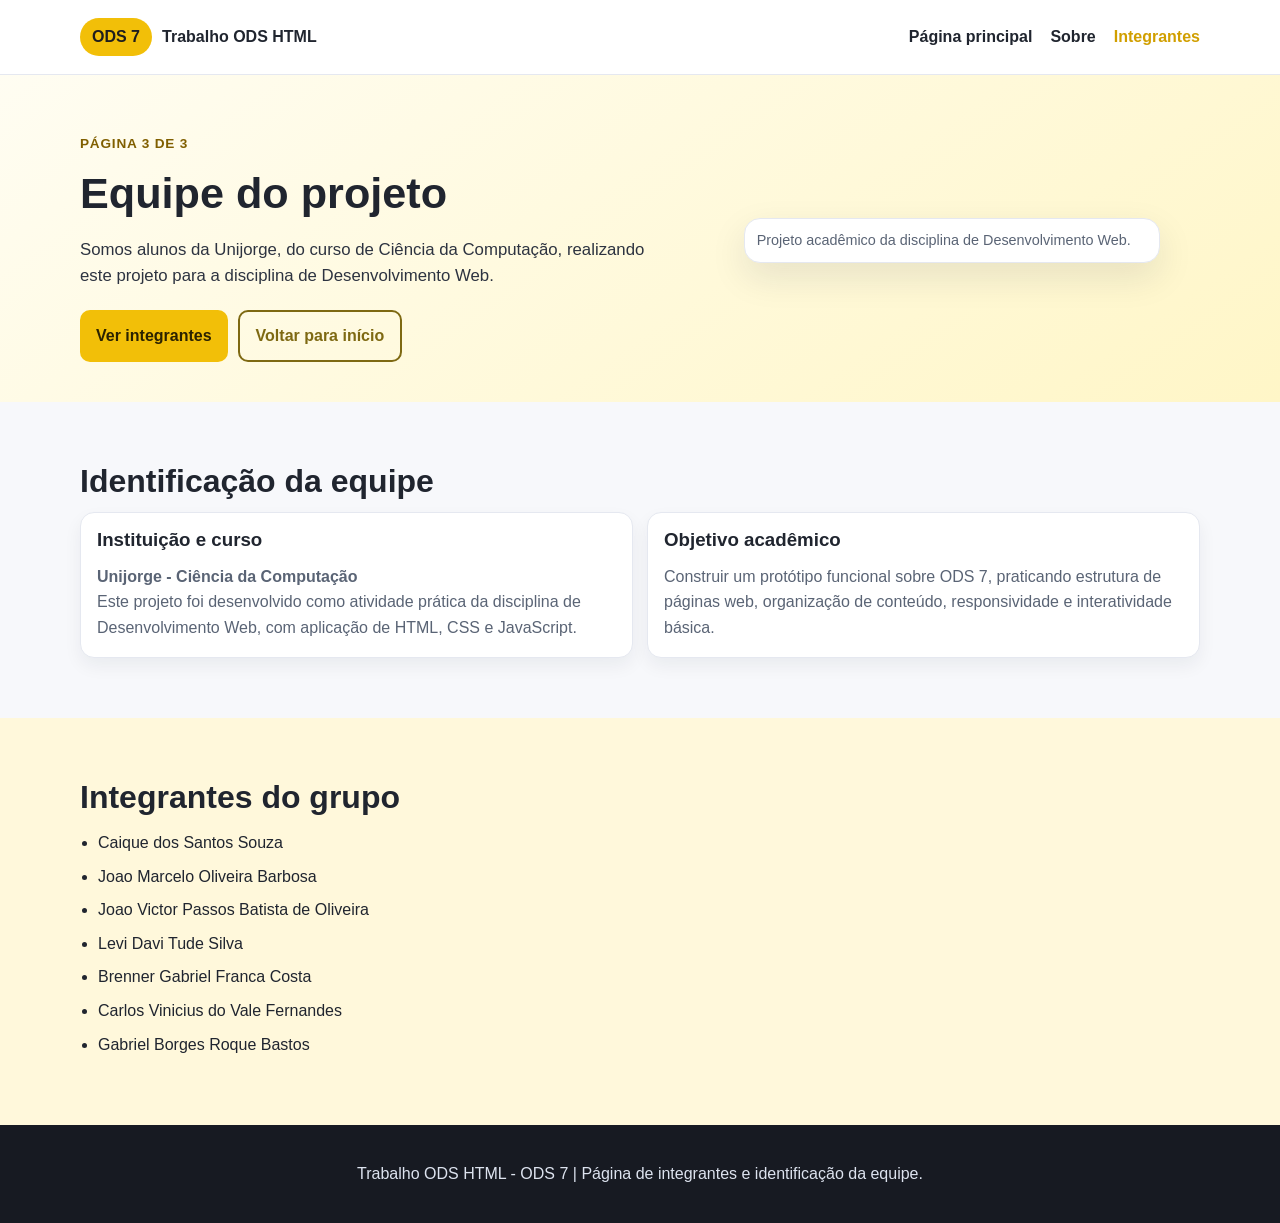
==== commit 25e60657: "Remove hero image from integrantes.html Removed the hero image from the integrantes page." ====
--- a/integrantes.html
+++ b/integrantes.html
@@ -52,10 +52,6 @@
           </div>
         </div>
         <figure class="hero-image">
-          <img
-            src="https://images.unsplash.com/photo-1523050854058-8df90110c9f1?auto=format&fit=crop&w=1200&q=80"
-            alt="Estudantes em ambiente universitário"
-          />
           <figcaption>Projeto acadêmico da disciplina de Desenvolvimento Web.</figcaption>
         </figure>
       </div>
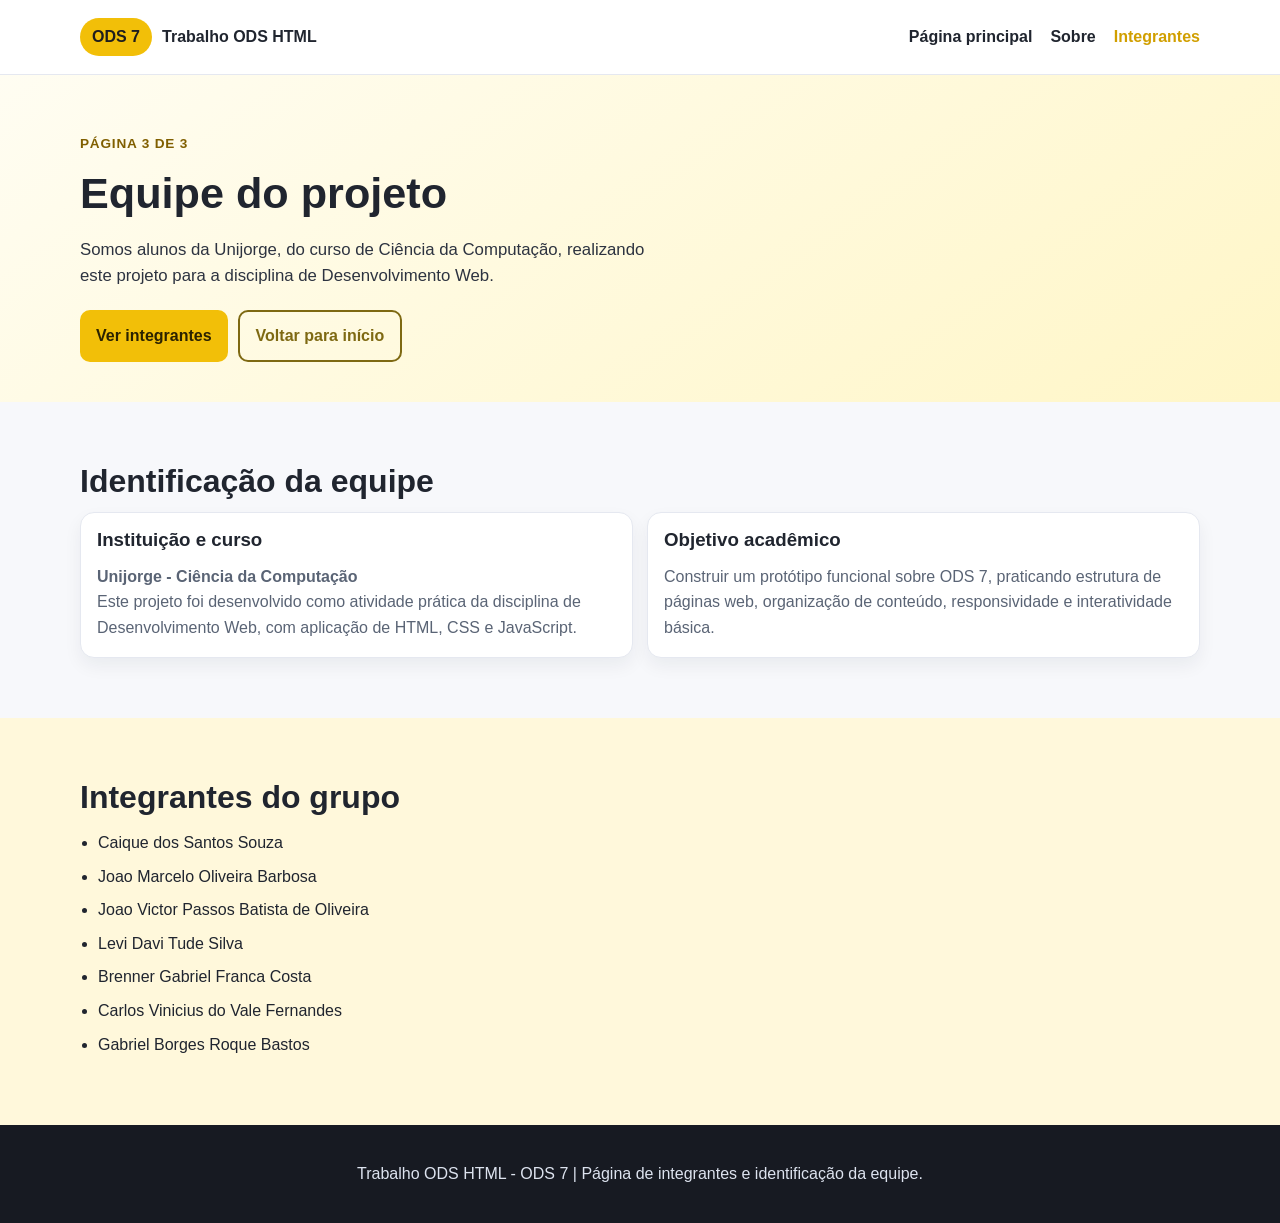
==== commit f5161427: "Remove hero image and caption from integrantes.html Removed the hero image and its caption from the " ====
--- a/integrantes.html
+++ b/integrantes.html
@@ -51,9 +51,6 @@
             <a class="btn btn-outline" href="index.html">Voltar para início</a>
           </div>
         </div>
-        <figure class="hero-image">
-          <figcaption>Projeto acadêmico da disciplina de Desenvolvimento Web.</figcaption>
-        </figure>
       </div>
     </section>
 
